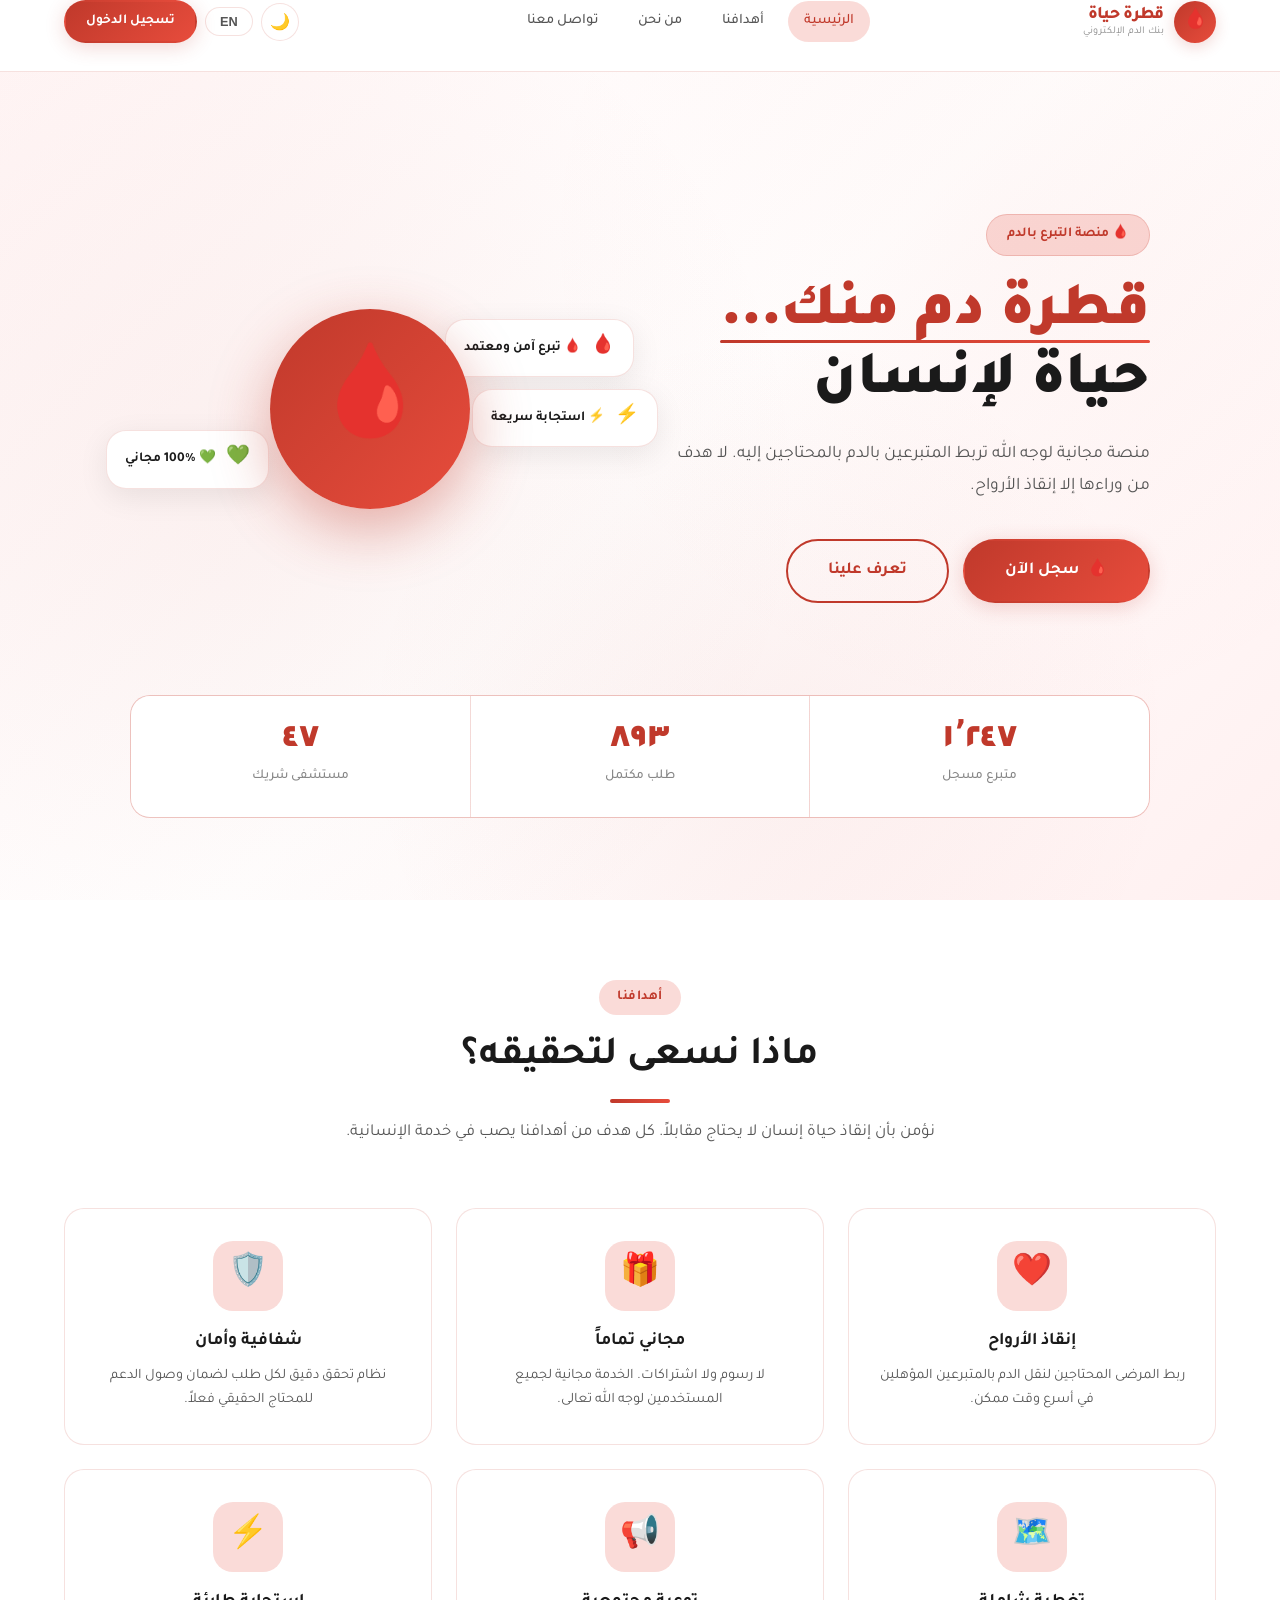
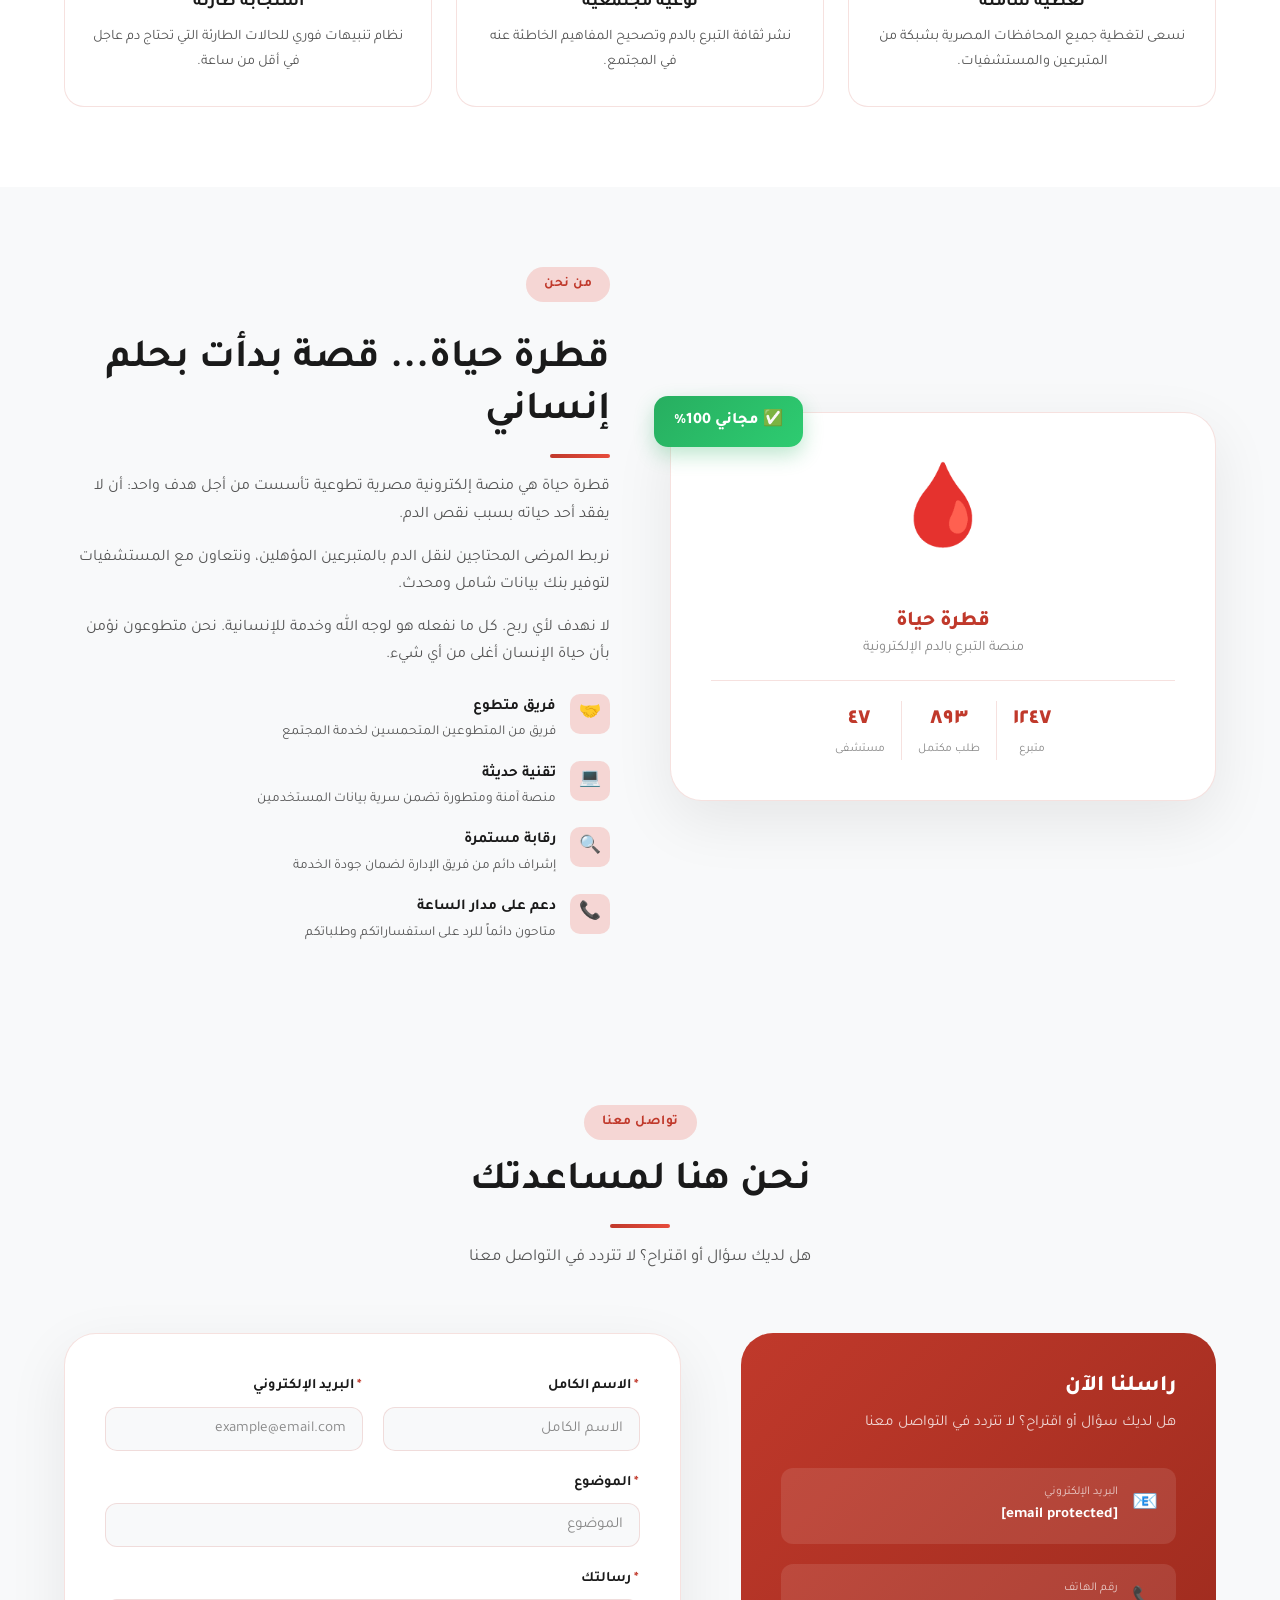
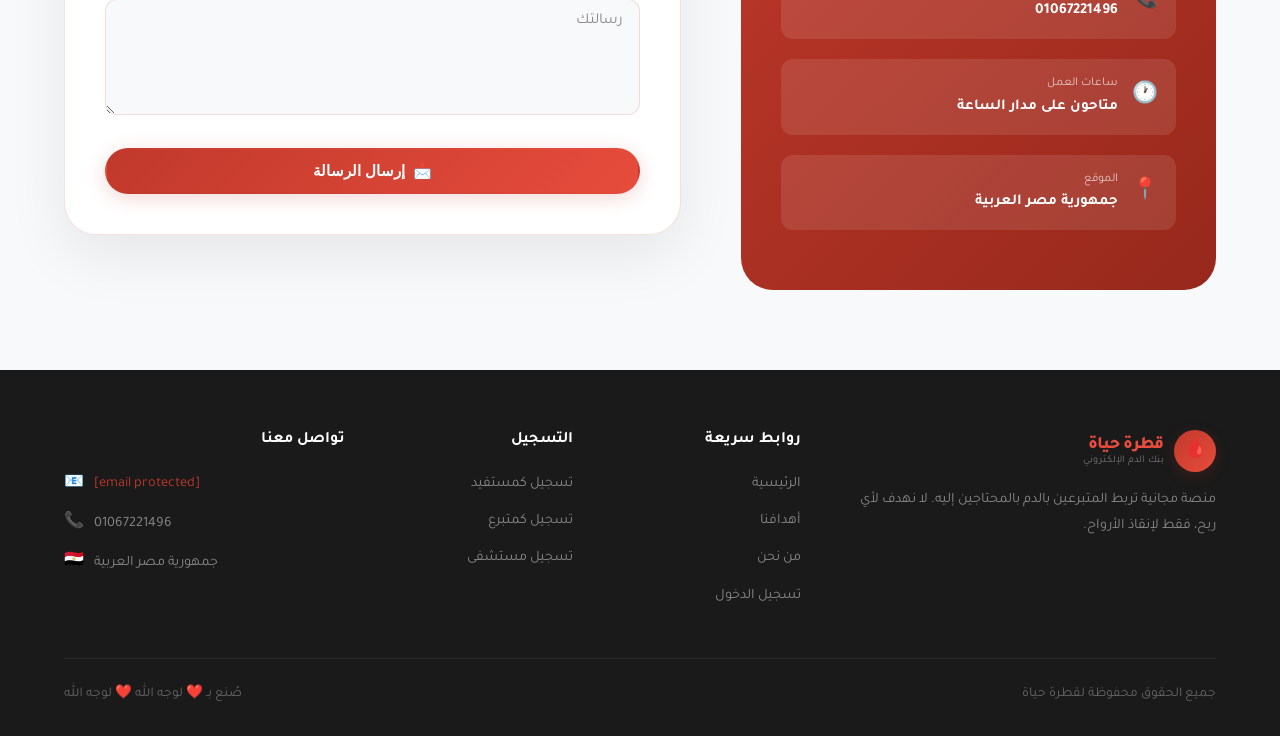
==== index.html @ b2ba7917 "Add files via upload first upload" ====
<!DOCTYPE html>
<html lang="ar" dir="rtl" data-theme="light">
<head>
  <meta charset="UTF-8">
  <meta name="viewport" content="width=device-width, initial-scale=1.0">
  <title>قطرة حياة - بنك الدم الإلكتروني</title>
  <meta name="description" content="قطرة حياة - منصة مجانية لربط المتبرعين بالدم بالمحتاجين. لا نهدف لأي ربح.">
  <link rel="icon" href="data:image/svg+xml,<svg xmlns='http://www.w3.org/2000/svg' viewBox='0 0 100 100'><text y='.9em' font-size='90'>🩸</text></svg>">
  <link rel="stylesheet" href="style.css">
  <link rel="stylesheet" href="animations.css">
  <link rel="stylesheet" href="components.css">
</head>
<body>

<!-- ===== HEADER ===== -->
<header class="header" id="header">
  <div class="container">
    <div class="header-inner">
      <a href="index.html" class="logo">
        <div class="logo-icon">🩸</div>
        <div class="logo-text">
          <span class="name" data-i18n-ar="قطرة حياة" data-i18n-en="Drop of Life">قطرة حياة</span>
          <span class="tagline" data-i18n-ar="بنك الدم الإلكتروني" data-i18n-en="Online Blood Bank">بنك الدم الإلكتروني</span>
        </div>
      </a>

      <nav class="nav">
        <a href="#home" class="nav-link active" data-i18n="nav.home">الرئيسية</a>
        <a href="#goals" class="nav-link" data-i18n="nav.goals">أهدافنا</a>
        <a href="#about" class="nav-link" data-i18n="nav.about">من نحن</a>
        <a href="#contact" class="nav-link" data-i18n="nav.contact">تواصل معنا</a>
      </nav>

      <div class="header-actions">
        <button class="btn-icon theme-toggle" title="الوضع الداكن">🌙</button>
        <button class="lang-toggle">EN</button>
        <a href="login.html" class="btn btn-primary btn-sm btn-login-header ripple-btn" data-i18n="nav.login">تسجيل الدخول</a>
        <a href="dashboard-user.html" class="btn btn-outline btn-sm dash-link" style="display:none" data-i18n="nav.dashboard">لوحة التحكم</a>
        <button class="btn btn-outline btn-sm btn-logout" style="display:none" data-i18n="nav.logout">تسجيل الخروج</button>
        <button class="hamburger" id="hamburger" aria-label="القائمة">
          <span></span><span></span><span></span>
        </button>
      </div>
    </div>
  </div>
</header>

<!-- Mobile Nav -->
<nav class="mobile-nav" id="mobile-nav">
  <a href="#home" class="mobile-nav-link" data-i18n="nav.home" onclick="document.getElementById('mobile-nav').classList.remove('open')">🏠 الرئيسية</a>
  <a href="#goals" class="mobile-nav-link" data-i18n="nav.goals" onclick="document.getElementById('mobile-nav').classList.remove('open')">🎯 أهدافنا</a>
  <a href="#about" class="mobile-nav-link" data-i18n="nav.about" onclick="document.getElementById('mobile-nav').classList.remove('open')">👥 من نحن</a>
  <a href="#contact" class="mobile-nav-link" data-i18n="nav.contact" onclick="document.getElementById('mobile-nav').classList.remove('open')">📞 تواصل معنا</a>
  <div style="padding: 4px 0; border-top: 1px solid var(--border); margin-top: 8px;">
    <a href="login.html" class="btn btn-primary btn-full mt-8" style="justify-content:center;">🩸 تسجيل الدخول</a>
  </div>
</nav>

<!-- ===== PAGE CONTENT ===== -->
<main class="page-content">

  <!-- HERO -->
  <section class="hero" id="home">
    <div class="hero-bg-pattern"></div>
    <div class="blood-drops-bg">
      <span class="blood-drop">🩸</span>
      <span class="blood-drop">❤️</span>
      <span class="blood-drop">🩸</span>
      <span class="blood-drop">💉</span>
      <span class="blood-drop">🩸</span>
      <span class="blood-drop">❤️</span>
    </div>

    <div class="container">
      <div class="hero-grid">
        <div class="hero-content animate-fadeInUp">
          <div class="hero-tag" data-i18n="hero.tag">🩸 منصة التبرع بالدم</div>

          <h1 class="hero-title">
            <span class="highlight" data-i18n-split="hero.title.1">قطرة دم منك...</span><br>
            <span data-i18n-split="hero.title.2">حياة لإنسان</span>
          </h1>

          <p class="hero-desc" data-i18n="hero.desc">
            منصة مجانية لوجه الله تربط المتبرعين بالدم بالمحتاجين إليه. لا هدف من وراءها إلا إنقاذ الأرواح.
          </p>

          <div class="hero-actions">
            <a href="login.html" class="btn btn-primary btn-lg ripple-btn">
              <span>🩸</span> <span data-i18n="hero.btn.register">سجل الآن</span>
            </a>
            <a href="#about" class="btn btn-outline btn-lg">
              <span data-i18n="hero.btn.learn">تعرف علينا</span>
            </a>
          </div>
        </div>

        <div class="hero-visual animate-fadeIn delay-300">
          <div class="hero-icon-wrap">
            <div class="hero-main-icon">🩸</div>
          </div>
          <div class="hero-floating-cards">
            <div class="hero-float-card">
              <span class="icon">🩸</span>
              <span data-i18n="hero.card1">تبرع آمن ومعتمد</span>
            </div>
            <div class="hero-float-card">
              <span class="icon">💚</span>
              <span data-i18n="hero.card2">100% مجاني</span>
            </div>
            <div class="hero-float-card">
              <span class="icon">⚡</span>
              <span data-i18n="hero.card3">استجابة سريعة</span>
            </div>
          </div>
        </div>
      </div>

      <!-- Stats -->
      <div class="stats-bar reveal mt-32">
        <div class="stat-item">
          <div class="stat-number" data-target="1247">٠</div>
          <div class="stat-label" data-i18n="stat.donors">متبرع مسجل</div>
        </div>
        <div class="stat-item">
          <div class="stat-number" data-target="893">٠</div>
          <div class="stat-label" data-i18n="stat.requests">طلب مكتمل</div>
        </div>
        <div class="stat-item">
          <div class="stat-number" data-target="47">٠</div>
          <div class="stat-label" data-i18n="stat.hospitals">مستشفى شريك</div>
        </div>
      </div>
    </div>
  </section>

  <!-- GOALS SECTION -->
  <section class="section" id="goals">
    <div class="container">
      <div class="section-header reveal">
        <div class="section-tag" data-i18n="goals.tag">أهدافنا</div>
        <h2 class="section-title" data-i18n="goals.title">ماذا نسعى لتحقيقه؟</h2>
        <div class="divider"></div>
        <p class="section-desc" data-i18n="goals.desc">
          نؤمن بأن إنقاذ حياة إنسان لا يحتاج مقابلاً. كل هدف من أهدافنا يصب في خدمة الإنسانية.
        </p>
      </div>

      <div class="goals-grid">
        <div class="goal-card reveal delay-100">
          <div class="goal-icon">❤️</div>
          <h3 class="goal-title" data-i18n="goal1.title">إنقاذ الأرواح</h3>
          <p class="goal-desc" data-i18n="goal1.desc">ربط المرضى المحتاجين لنقل الدم بالمتبرعين المؤهلين في أسرع وقت ممكن.</p>
        </div>

        <div class="goal-card reveal delay-200">
          <div class="goal-icon">🎁</div>
          <h3 class="goal-title" data-i18n="goal2.title">مجاني تماماً</h3>
          <p class="goal-desc" data-i18n="goal2.desc">لا رسوم ولا اشتراكات. الخدمة مجانية لجميع المستخدمين لوجه الله تعالى.</p>
        </div>

        <div class="goal-card reveal delay-300">
          <div class="goal-icon">🛡️</div>
          <h3 class="goal-title" data-i18n="goal3.title">شفافية وأمان</h3>
          <p class="goal-desc" data-i18n="goal3.desc">نظام تحقق دقيق لكل طلب لضمان وصول الدعم للمحتاج الحقيقي فعلاً.</p>
        </div>

        <div class="goal-card reveal delay-100">
          <div class="goal-icon">🗺️</div>
          <h3 class="goal-title" data-i18n="goal4.title">تغطية شاملة</h3>
          <p class="goal-desc" data-i18n="goal4.desc">نسعى لتغطية جميع المحافظات المصرية بشبكة من المتبرعين والمستشفيات.</p>
        </div>

        <div class="goal-card reveal delay-200">
          <div class="goal-icon">📢</div>
          <h3 class="goal-title" data-i18n="goal5.title">توعية مجتمعية</h3>
          <p class="goal-desc" data-i18n="goal5.desc">نشر ثقافة التبرع بالدم وتصحيح المفاهيم الخاطئة عنه في المجتمع.</p>
        </div>

        <div class="goal-card reveal delay-300">
          <div class="goal-icon">⚡</div>
          <h3 class="goal-title" data-i18n="goal6.title">استجابة طارئة</h3>
          <p class="goal-desc" data-i18n="goal6.desc">نظام تنبيهات فوري للحالات الطارئة التي تحتاج دم عاجل في أقل من ساعة.</p>
        </div>
      </div>
    </div>
  </section>

  <!-- ABOUT SECTION -->
  <section class="section" id="about" style="background: var(--bg-secondary);">
    <div class="container">
      <div class="about-grid">
        <div class="about-visual reveal-left" style="position:relative;">
          <div class="about-main-card">
            <span class="about-main-icon">🩸</span>
            <h3 style="color: var(--primary); font-size: 1.3rem; font-weight: 800;">قطرة حياة</h3>
            <p style="font-size: 0.9rem; color: var(--text-muted); margin: 0;">منصة التبرع بالدم الإلكترونية</p>
            <div style="margin-top: 20px; padding-top: 20px; border-top: 1px solid var(--border); display: flex; gap: 16px; justify-content: center; flex-wrap:wrap;">
              <div style="text-align: center;">
                <div style="font-size: 1.4rem; font-weight: 800; color: var(--primary);">١٢٤٧</div>
                <div style="font-size: 0.75rem; color: var(--text-muted);">متبرع</div>
              </div>
              <div style="width: 1px; background: var(--border);"></div>
              <div style="text-align: center;">
                <div style="font-size: 1.4rem; font-weight: 800; color: var(--primary);">٨٩٣</div>
                <div style="font-size: 0.75rem; color: var(--text-muted);">طلب مكتمل</div>
              </div>
              <div style="width: 1px; background: var(--border);"></div>
              <div style="text-align: center;">
                <div style="font-size: 1.4rem; font-weight: 800; color: var(--primary);">٤٧</div>
                <div style="font-size: 0.75rem; color: var(--text-muted);">مستشفى</div>
              </div>
            </div>
          </div>

          <!-- Free badge — hidden on mobile via CSS -->
          <div class="about-free-badge" style="position: absolute; top: -16px; left: -16px; background: linear-gradient(135deg, #27AE60, #2ECC71); color: white; padding: 12px 20px; border-radius: 14px; font-weight: 800; box-shadow: 0 8px 20px rgba(39,174,96,0.3); white-space:nowrap;">
            ✅ مجاني 100%
          </div>
        </div>

        <div class="about-content reveal-right">
          <div class="section-tag" data-i18n="about.tag">من نحن</div>
          <h2 class="section-title mt-16" data-i18n="about.title">قطرة حياة... قصة بدأت بحلم إنساني</h2>
          <div class="divider" style="margin: 16px 0;"></div>

          <p data-i18n="about.p1">قطرة حياة هي منصة إلكترونية مصرية تطوعية تأسست من أجل هدف واحد: أن لا يفقد أحد حياته بسبب نقص الدم.</p>
          <p data-i18n="about.p2">نربط المرضى المحتاجين لنقل الدم بالمتبرعين المؤهلين، ونتعاون مع المستشفيات لتوفير بنك بيانات شامل ومحدث.</p>
          <p data-i18n="about.p3">لا نهدف لأي ربح. كل ما نفعله هو لوجه الله وخدمة للإنسانية. نحن متطوعون نؤمن بأن حياة الإنسان أغلى من أي شيء.</p>

          <ul class="about-points mt-24">
            <li class="about-point">
              <div class="about-point-icon">🤝</div>
              <div class="about-point-text">
                <div class="title" data-i18n="about.point1.title">فريق متطوع</div>
                <p class="desc" data-i18n="about.point1.desc">فريق من المتطوعين المتحمسين لخدمة المجتمع</p>
              </div>
            </li>
            <li class="about-point">
              <div class="about-point-icon">💻</div>
              <div class="about-point-text">
                <div class="title" data-i18n="about.point2.title">تقنية حديثة</div>
                <p class="desc" data-i18n="about.point2.desc">منصة آمنة ومتطورة تضمن سرية بيانات المستخدمين</p>
              </div>
            </li>
            <li class="about-point">
              <div class="about-point-icon">🔍</div>
              <div class="about-point-text">
                <div class="title" data-i18n="about.point3.title">رقابة مستمرة</div>
                <p class="desc" data-i18n="about.point3.desc">إشراف دائم من فريق الإدارة لضمان جودة الخدمة</p>
              </div>
            </li>
            <li class="about-point">
              <div class="about-point-icon">📞</div>
              <div class="about-point-text">
                <div class="title" data-i18n="about.point4.title">دعم على مدار الساعة</div>
                <p class="desc" data-i18n="about.point4.desc">متاحون دائماً للرد على استفساراتكم وطلباتكم</p>
              </div>
            </li>
          </ul>
        </div>
      </div>
    </div>
  </section>

  <!-- CONTACT SECTION -->
  <section class="section contact-section" id="contact">
    <div class="container">
      <div class="section-header reveal">
        <div class="section-tag" data-i18n="contact.tag">تواصل معنا</div>
        <h2 class="section-title" data-i18n="contact.title">نحن هنا لمساعدتك</h2>
        <div class="divider"></div>
        <p class="section-desc" data-i18n="contact.desc">هل لديك سؤال أو اقتراح؟ لا تتردد في التواصل معنا</p>
      </div>

      <div class="contact-grid">
        <div class="contact-info-card reveal-left">
          <h3 class="contact-info-title" data-i18n="contact.form.title">راسلنا الآن</h3>
          <p class="contact-info-desc" data-i18n="contact.desc">نحن هنا لمساعدتك في أي وقت</p>

          <a href="/cdn-cgi/l/email-protection#a6c2d4c9d6c9c0cacfc0c3979594e6c1cbc7cfca88c5c9cb" class="contact-detail">
            <span class="icon">📧</span>
            <div class="info">
              <span class="label" data-i18n="contact.email.label">البريد الإلكتروني</span>
              <span class="value"><span class="__cf_email__" data-cfemail="d3b7a1bca3bcb5bfbab5b6e2e0e193b4beb2babffdb0bcbe">[email&#160;protected]</span></span>
            </div>
          </a>

          <a href="tel:01067221496" class="contact-detail">
            <span class="icon">📞</span>
            <div class="info">
              <span class="label" data-i18n="contact.phone.label">رقم الهاتف</span>
              <span class="value">01067221496</span>
            </div>
          </a>

          <div class="contact-detail" style="cursor: default;">
            <span class="icon">🕐</span>
            <div class="info">
              <span class="label">ساعات العمل</span>
              <span class="value">متاحون على مدار الساعة</span>
            </div>
          </div>

          <div class="contact-detail" style="cursor: default;">
            <span class="icon">📍</span>
            <div class="info">
              <span class="label">الموقع</span>
              <span class="value">جمهورية مصر العربية</span>
            </div>
          </div>
        </div>

        <div class="contact-form-card reveal-right">
          <form id="form-contact">
            <div class="form-grid-2">
              <div class="form-group">
                <label class="form-label"><span class="required">*</span> <span data-i18n="contact.form.name">الاسم الكامل</span></label>
                <input type="text" name="contact_name" class="form-control" data-validate='{"required":true}' data-i18n-placeholder="contact.form.name" placeholder="الاسم الكامل">
                <div class="form-error"></div>
              </div>

              <div class="form-group">
                <label class="form-label"><span class="required">*</span> <span data-i18n="contact.form.email">البريد الإلكتروني</span></label>
                <input type="email" name="contact_email" class="form-control" data-validate='{"required":true,"email":true}' placeholder="example@email.com">
                <div class="form-error"></div>
              </div>
            </div>

            <div class="form-group">
              <label class="form-label"><span class="required">*</span> <span data-i18n="contact.form.subject">الموضوع</span></label>
              <input type="text" name="contact_subject" class="form-control" data-validate='{"required":true}' data-i18n-placeholder="contact.form.subject" placeholder="موضوع رسالتك">
              <div class="form-error"></div>
            </div>

            <div class="form-group">
              <label class="form-label"><span class="required">*</span> <span data-i18n="contact.form.message">رسالتك</span></label>
              <textarea name="contact_message" class="form-control" rows="5" data-validate='{"required":true}' data-i18n-placeholder="contact.form.message" placeholder="اكتب رسالتك هنا..."></textarea>
              <div class="form-error"></div>
            </div>

            <button type="submit" class="btn btn-primary btn-full ripple-btn">
              <span>📩</span> <span data-i18n="contact.form.send">إرسال الرسالة</span>
            </button>
          </form>
        </div>
      </div>
    </div>
  </section>

</main>

<!-- ===== FOOTER ===== -->
<footer class="footer">
  <div class="container">
    <div class="footer-grid">
      <div class="footer-brand">
        <div class="logo">
          <div class="logo-icon" style="animation: none;">🩸</div>
          <div class="logo-text">
            <span class="name">قطرة حياة</span>
            <span class="tagline">بنك الدم الإلكتروني</span>
          </div>
        </div>
        <p class="footer-desc" data-i18n="footer.desc">
          منصة مجانية تربط المتبرعين بالدم بالمحتاجين إليه. لا نهدف لأي ربح، فقط لإنقاذ الأرواح.
        </p>
      </div>

      <div>
        <h4 class="footer-title" data-i18n="footer.links">روابط سريعة</h4>
        <ul class="footer-links">
          <li><a href="#home" data-i18n="nav.home">الرئيسية</a></li>
          <li><a href="#goals" data-i18n="nav.goals">أهدافنا</a></li>
          <li><a href="#about" data-i18n="nav.about">من نحن</a></li>
          <li><a href="login.html" data-i18n="nav.login">تسجيل الدخول</a></li>
        </ul>
      </div>

      <div>
        <h4 class="footer-title">التسجيل</h4>
        <ul class="footer-links">
          <li><a href="register-beneficiary.html">تسجيل كمستفيد</a></li>
          <li><a href="register-donor.html">تسجيل كمتبرع</a></li>
          <li><a href="register-hospital.html">تسجيل مستشفى</a></li>
        </ul>
      </div>

      <div>
        <h4 class="footer-title" data-i18n="footer.contact">تواصل معنا</h4>
        <div class="footer-contact-item">
          <span class="icon">📧</span>
          <span><a href="/cdn-cgi/l/email-protection" class="__cf_email__" data-cfemail="cbafb9a4bba4ada7a2adaefaf8f98baca6aaa2a7e5a8a4a6">[email&#160;protected]</a></span>
        </div>
        <div class="footer-contact-item">
          <span class="icon">📞</span>
          <span>01067221496</span>
        </div>
        <div class="footer-contact-item">
          <span class="icon">🇪🇬</span>
          <span>جمهورية مصر العربية</span>
        </div>
      </div>
    </div>

    <div class="footer-bottom">
      <p data-i18n="footer.rights">جميع الحقوق محفوظة لقطرة حياة © 2024</p>
      <p><span data-i18n="footer.made">صُنع بـ</span> <span class="heart">❤️</span> <span>لوجه الله</span></p>
    </div>
  </div>
</footer>

<script data-cfasync="false" src="/cdn-cgi/scripts/5c5dd728/cloudflare-static/email-decode.min.js"></script><script src="app.js"></script>
<script src="sheets.js"></script>
<script src="forms.js"></script>
<script src="chat.js"></script>

<script>
  // Fix hero title for both languages
  document.addEventListener('DOMContentLoaded', () => {
    const heroTitle = document.querySelector('.hero-title');
    if (heroTitle) {
      const updateHeroTitle = () => {
        if (App.lang === 'en') {
          heroTitle.innerHTML = '<span class="highlight">One Drop From You...</span><br><span>A Life For Someone</span>';
---- style.css ----
/* ============================
   قطرة حياة — Drop of Life
   Main Stylesheet
   ============================ */

@import url('https://fonts.googleapis.com/css2?family=Tajawal:wght@300;400;500;700;800;900&family=Poppins:wght@300;400;500;600;700;800&display=swap');

/* ===== CSS VARIABLES ===== */
:root {
  /* Colors */
  --primary: #C0392B;
  --primary-light: #E74C3C;
  --primary-dark: #96281B;
  --primary-glow: rgba(231, 76, 60, 0.2);
  --white: #FFFFFF;
  --off-white: #F8F9FA;
  --light-gray: #F0F0F0;
  --mid-gray: #CCCCCC;
  --text-dark: #1A1A1A;
  --text-medium: #444444;
  --text-light: #777777;
  --border: rgba(192, 57, 43, 0.15);
  --shadow: rgba(0, 0, 0, 0.08);
  --shadow-strong: rgba(192, 57, 43, 0.2);
  --success: #27AE60;
  --warning: #F39C12;
  --danger: #C0392B;
  --info: #2980B9;

  /* Backgrounds */
  --bg-main: #FFFFFF;
  --bg-secondary: #F8F9FA;
  --bg-card: #FFFFFF;
  --bg-header: rgba(255, 255, 255, 0.95);
  --bg-overlay: rgba(255, 255, 255, 0.85);

  /* Text */
  --text-primary: #1A1A1A;
  --text-secondary: #555555;
  --text-muted: #888888;
  --text-on-red: #FFFFFF;

  /* Typography */
  --font-ar: 'Tajawal', sans-serif;
  --font-en: 'Poppins', sans-serif;

  /* Spacing */
  --radius: 12px;
  --radius-lg: 20px;
  --radius-xl: 32px;
  --radius-pill: 50px;

  /* Transitions */
  --transition: all 0.3s cubic-bezier(0.4, 0, 0.2, 1);
  --transition-fast: all 0.15s ease;
  --transition-slow: all 0.5s ease;

  /* Header */
  --header-height: 72px;
}

/* ===== DARK MODE ===== */
[data-theme="dark"] {
  --bg-main: #111111;
  --bg-secondary: #1A1A1A;
  --bg-card: #1E1E1E;
  --bg-header: rgba(17, 17, 17, 0.95);
  --bg-overlay: rgba(17, 17, 17, 0.85);
  --text-primary: #F5F5F5;
  --text-secondary: #CCCCCC;
  --text-muted: #888888;
  --border: rgba(231, 76, 60, 0.2);
  --shadow: rgba(0, 0, 0, 0.3);
  --shadow-strong: rgba(231, 76, 60, 0.15);
  --light-gray: #252525;
  --off-white: #1A1A1A;
  --mid-gray: #444444;
}

/* ===== RESET & BASE ===== */
*, *::before, *::after {
  margin: 0;
  padding: 0;
  box-sizing: border-box;
}

html {
  scroll-behavior: smooth;
  font-size: 16px;
}

body {
  font-family: var(--font-ar);
  background-color: var(--bg-main);
  color: var(--text-primary);
  line-height: 1.7;
  transition: background-color 0.3s ease, color 0.3s ease;
  overflow-x: hidden;
  direction: rtl;
}

body.lang-en {
  font-family: var(--font-en);
  direction: ltr;
}

/* ===== SCROLLBAR ===== */
::-webkit-scrollbar { width: 6px; }
::-webkit-scrollbar-track { background: var(--bg-secondary); }
::-webkit-scrollbar-thumb { background: var(--primary); border-radius: 3px; }
::-webkit-scrollbar-thumb:hover { background: var(--primary-dark); }

/* ===== TYPOGRAPHY ===== */
h1, h2, h3, h4, h5, h6 {
  font-weight: 700;
  line-height: 1.3;
  color: var(--text-primary);
}

h1 { font-size: clamp(2rem, 5vw, 3.5rem); }
h2 { font-size: clamp(1.6rem, 3.5vw, 2.5rem); }
h3 { font-size: clamp(1.2rem, 2.5vw, 1.8rem); }
h4 { font-size: 1.2rem; }

p { color: var(--text-secondary); margin-bottom: 1rem; }
a { color: var(--primary); text-decoration: none; transition: var(--transition-fast); }
a:hover { color: var(--primary-light); }

/* ===== LAYOUT ===== */
.container {
  max-width: 1200px;
  margin: 0 auto;
  padding: 0 24px;
}

.section {
  padding: 80px 0;
}

.section-sm {
  padding: 48px 0;
}

/* ===== HEADER ===== */
.header {
  position: fixed;
  top: 0;
  left: 0;
  right: 0;
  height: var(--header-height);
  background: var(--bg-header);
  backdrop-filter: blur(20px);
  -webkit-backdrop-filter: blur(20px);
  border-bottom: 1px solid var(--border);
  z-index: 1000;
  transition: var(--transition);
}

.header.scrolled {
  box-shadow: 0 4px 30px var(--shadow);
}

.header-inner {
  display: flex;
  align-items: center;
  justify-content: space-between;
  height: 100%;
}

.logo {
  display: flex;
  align-items: center;
  gap: 10px;
  text-decoration: none;
}

.logo-icon {
  width: 42px;
  height: 42px;
  background: linear-gradient(135deg, var(--primary), var(--primary-light));
  border-radius: 50%;
  display: flex;
  align-items: center;
  justify-content: center;
  font-size: 20px;
  box-shadow: 0 4px 15px var(--shadow-strong);
  animation: pulse-logo 3s infinite;
}

.logo-text {
  display: flex;
  flex-direction: column;
  line-height: 1.1;
}

.logo-text .name {
  font-size: 1.1rem;
  font-weight: 800;
  color: var(--primary);
  letter-spacing: -0.3px;
}

.logo-text .tagline {
  font-size: 0.65rem;
  color: var(--text-muted);
  font-weight: 400;
}

.nav {
  display: flex;
  align-items: center;
  gap: 8px;
}

.nav-link {
  padding: 8px 16px;
  border-radius: var(--radius-pill);
  font-size: 0.9rem;
  font-weight: 500;
  color: var(--text-secondary);
  transition: var(--transition);
  white-space: nowrap;
}

.nav-link:hover,
.nav-link.active {
  color: var(--primary);
  background: var(--primary-glow);
}

.header-actions {
  display: flex;
  align-items: center;
  gap: 8px;
}

.btn-icon {
  width: 38px;
  height: 38px;
  border-radius: 50%;
  border: 1px solid var(--border);
  background: var(--bg-card);
  display: flex;
  align-items: center;
  justify-content: center;
  cursor: pointer;
  transition: var(--transition);
  font-size: 1rem;
  color: var(--text-secondary);
}

.btn-icon:hover {
  background: var(--primary);
  color: white;
  border-color: var(--primary);
  transform: scale(1.05);
}

.lang-toggle {
  background: var(--bg-card);
  border: 1px solid var(--border);
  border-radius: var(--radius-pill);
  padding: 6px 14px;
  font-size: 0.8rem;
  font-weight: 600;
  cursor: pointer;
  color: var(--text-secondary);
  transition: var(--transition);
}

.lang-toggle:hover {
  background: var(--primary);
  color: white;
  border-color: var(--primary);
}

/* ===== BUTTONS ===== */
.btn {
  display: inline-flex;
  align-items: center;
  justify-content: center;
  gap: 8px;
  padding: 12px 28px;
  border-radius: var(--radius-pill);
  font-size: 0.95rem;
  font-weight: 600;
  cursor: pointer;
  transition: var(--transition);
  border: 2px solid transparent;
  text-decoration: none;
  white-space: nowrap;
}

.btn-primary {
  background: linear-gradient(135deg, var(--primary), var(--primary-light));
  color: white;
  border-color: transparent;
  box-shadow: 0 4px 20px var(--shadow-strong);
}

.btn-primary:hover {
  transform: translateY(-2px);
  box-shadow: 0 8px 30px var(--shadow-strong);
  color: white;
}

.btn-outline {
  background: transparent;
  color: var(--primary);
  border-color: var(--primary);
}

.btn-outline:hover {
  background: var(--primary);
  color: white;
  transform: translateY(-2px);
}

.btn-white {
  background: white;
  color: var(--primary);
  border-color: transparent;
}

.btn-white:hover {
  background: var(--off-white);
  transform: translateY(-2px);
}

.btn-sm {
  padding: 8px 20px;
  font-size: 0.85rem;
}

.btn-lg {
  padding: 16px 40px;
  font-size: 1.05rem;
}

.btn-full { width: 100%; }

/* ===== CARDS ===== */
.card {
  background: var(--bg-card);
  border-radius: var(--radius-lg);
  padding: 28px;
  border: 1px solid var(--border);
  transition: var(--transition);
}

.card:hover {
  transform: translateY(-4px);
  box-shadow: 0 20px 60px var(--shadow);
  border-color: var(--primary-glow);
}

.card-shadow {
  box-shadow: 0 4px 30px var(--shadow);
}

/* ===== FORMS ===== */
.form-group {
  margin-bottom: 20px;
}

.form-label {
  display: block;
  font-size: 0.9rem;
  font-weight: 600;
  color: var(--text-primary);
  margin-bottom: 8px;
}

.form-label span.required {
  color: var(--primary);
  margin-right: 2px;
}

.form-control {
  width: 100%;
  padding: 12px 16px;
  border: 1.5px solid var(--border);
  border-radius: var(--radius);
  font-size: 0.95rem;
  color: var(--text-primary);
  background: var(--bg-secondary);
  font-family: inherit;
  transition: var(--transition);
  outline: none;
}

.form-control:focus {
  border-color: var(--primary);
  background: var(--bg-card);
  box-shadow: 0 0 0 4px var(--primary-glow);
}

.form-control::placeholder {
  color: var(--text-muted);
}

select.form-control {
  cursor: pointer;
  appearance: none;
  background-image: url("data:image/svg+xml,%3Csvg xmlns='http://www.w3.org/2000/svg' width='12' height='8' viewBox='0 0 12 8'%3E%3Cpath d='M1 1l5 5 5-5' stroke='%23C0392B' stroke-width='1.5' fill='none'/%3E%3C/svg%3E");
  background-repeat: no-repeat;
  background-position: left 14px center;
  padding-left: 40px;
}

body.lang-en select.form-control {
  background-position: right 14px center;
  padding-left: 16px;
  padding-right: 40px;
}

textarea.form-control {
  resize: vertical;
  min-height: 100px;
}

.form-error {
  font-size: 0.8rem;
  color: var(--danger);
  margin-top: 4px;
  display: none;
}

.form-group.error .form-control {
  border-color: var(--danger);
}

.form-group.error .form-error {
  display: block;
}

.form-check {
  display: flex;
  align-items: flex-start;
  gap: 10px;
  cursor: pointer;
}

.form-check input[type="checkbox"],
.form-check input[type="radio"] {
  width: 18px;
  height: 18px;
  accent-color: var(--primary);
  cursor: pointer;
  flex-shrink: 0;
  margin-top: 2px;
}

/* ===== BADGES ===== */
.badge {
  display: inline-flex;
  align-items: center;
  padding: 4px 12px;
  border-radius: var(--radius-pill);
  font-size: 0.75rem;
  font-weight: 600;
}

.badge-success { background: rgba(39, 174, 96, 0.15); color: var(--success); }
.badge-warning { background: rgba(243, 156, 18, 0.15); color: var(--warning); }
.badge-danger { background: rgba(192, 57, 43, 0.15); color: var(--danger); }
.badge-info { background: rgba(41, 128, 185, 0.15); color: var(--info); }

/* ===== SECTION HEADERS ===== */
.section-header {
  text-align: center;
  margin-bottom: 60px;
}

.section-tag {
  display: inline-flex;
  align-items: center;
  gap: 6px;
  background: var(--primary-glow);
  color: var(--primary);
  padding: 6px 18px;
  border-radius: var(--radius-pill);
  font-size: 0.85rem;
  font-weight: 700;
  margin-bottom: 16px;
  letter-spacing: 0.5px;
}

.section-title {
  color: var(--text-primary);
  margin-bottom: 16px;
}

.section-desc {
  max-width: 600px;
  margin: 0 auto;
  color: var(--text-secondary);
  font-size: 1.05rem;
}

/* ===== DIVIDER ===== */
.divider {
  width: 60px;
  height: 4px;
  background: linear-gradient(90deg, var(--primary), var(--primary-light));
  border-radius: 2px;
  margin: 16px auto;
}

/* ===== ALERTS ===== */
.alert {
  padding: 14px 20px;
  border-radius: var(--radius);
  font-size: 0.9rem;
  margin-bottom: 20px;
  display: flex;
  align-items: center;
  gap: 10px;
}

.alert-success { background: rgba(39, 174, 96, 0.1); border: 1px solid rgba(39, 174, 96, 0.3); color: var(--success); }
.alert-error { background: rgba(192, 57, 43, 0.1); border: 1px solid rgba(192, 57, 43, 0.3); color: var(--danger); }
.alert-info { background: rgba(41, 128, 185, 0.1); border: 1px solid rgba(41, 128, 185, 0.3); color: var(--info); }

/* ===== MOBILE NAV ===== */
.hamburger {
  display: none;
  flex-direction: column;
  gap: 5px;
  cursor: pointer;
  padding: 4px;
}

.hamburger span {
  width: 24px;
  height: 2px;
  background: var(--text-primary);
  border-radius: 2px;
  transition: var(--transition);
}

.mobile-nav {
  display: none;
  position: fixed;
  top: var(--header-height);
  left: 0;
  right: 0;
  background: var(--bg-header);
  backdrop-filter: blur(20px);
  border-bottom: 1px solid var(--border);
  padding: 16px 24px;
  flex-direction: column;
  gap: 4px;
  z-index: 999;
}

.mobile-nav.open {
  display: flex;
}

.mobile-nav-link {
  padding: 12px 16px;
  border-radius: var(--radius);
  color: var(--text-secondary);
  font-weight: 500;
  transition: var(--transition);
}

.mobile-nav-link:hover {
  background: var(--primary-glow);
  color: var(--primary);
}

/* ===== PAGE WRAPPER ===== */
.page-content {
  padding-top: var(--header-height);
  min-height: 100vh;
}

/* ===== FOOTER ===== */
.footer {
  background: var(--text-dark);
  color: #aaa;
  padding: 60px 0 30px;
}

[data-theme="dark"] .footer {
  background: #0a0a0a;
}

.footer-grid {
  display: grid;
  grid-template-columns: 2fr 1fr 1fr 1.5fr;
  gap: 40px;
  margin-bottom: 48px;
}

.footer-brand .logo-text .name { color: var(--primary-light); }
.footer-brand .logo-text .tagline { color: #777; }

.footer-desc {
  color: #888;
  font-size: 0.9rem;
  margin-top: 16px;
  line-height: 1.8;
}

.footer-title {
  color: white;
  font-size: 1rem;
  font-weight: 700;
  margin-bottom: 20px;
}

.footer-links {
  list-style: none;
  display: flex;
  flex-direction: column;
  gap: 10px;
}

.footer-links a {
  color: #888;
  font-size: 0.9rem;
  transition: var(--transition-fast);
}

.footer-links a:hover { color: var(--primary-light); }

.footer-contact-item {
  display: flex;
  align-items: center;
  gap: 10px;
  color: #888;
  font-size: 0.9rem;
  margin-bottom: 12px;
  direction: ltr;
}

.footer-contact-item .icon {
  color: var(--primary-light);
  font-size: 1rem;
  flex-shrink: 0;
}

.footer-bottom {
  border-top: 1px solid rgba(255,255,255,0.08);
  padding-top: 24px;
  display: flex;
  justify-content: space-between;
  align-items: center;
  flex-wrap: wrap;
  gap: 12px;
}

.footer-bottom p {
  font-size: 0.85rem;
  color: #666;
  margin: 0;
}

.footer-bottom .heart { color: var(--primary-light); }

/* ===== STATS BAR ===== */
.stats-bar {
  display: grid;
  grid-template-columns: repeat(3, 1fr);
  gap: 1px;
  background: var(--border);
  border-radius: var(--radius-lg);
  overflow: hidden;
  border: 1px solid var(--border);
}

.stat-item {
  background: var(--bg-card);
  padding: 28px 20px;
  text-align: center;
}

.stat-number {
  font-size: 2.2rem;
  font-weight: 900;
  color: var(--primary);
  line-height: 1;
  margin-bottom: 6px;
}

.stat-label {
  font-size: 0.85rem;
  color: var(--text-muted);
  font-weight: 500;
}

/* ===== LOADING ===== */
.spinner {
  width: 40px;
  height: 40px;
  border: 3px solid var(--border);
  border-top-color: var(--primary);
  border-radius: 50%;
  animation: spin 0.8s linear infinite;
}

/* ===== MODAL ===== */
.modal-overlay {
  position: fixed;
  inset: 0;
  background: rgba(0,0,0,0.5);
  backdrop-filter: blur(4px);
  z-index: 2000;
  display: flex;
  align-items: center;
  justify-content: center;
  padding: 20px;
  opacity: 0;
  pointer-events: none;
  transition: var(--transition);
}

.modal-overlay.open {
  opacity: 1;
  pointer-events: all;
}

.modal {
  background: var(--bg-card);
  border-radius: var(--radius-xl);
  padding: 36px;
  max-width: 500px;
  width: 100%;
  box-shadow: 0 40px 100px rgba(0,0,0,0.3);
  transform: scale(0.9) translateY(20px);
  transition: var(--transition);
}

.modal-overlay.open .modal {
  transform: scale(1) translateY(0);
}

.modal-header {
  display: flex;
  justify-content: space-between;
  align-items: center;
  margin-bottom: 24px;
}

.modal-title {
  font-size: 1.3rem;
  font-weight: 700;
}

.modal-close {
  width: 32px;
  height: 32px;
  border-radius: 50%;
  border: 1px solid var(--border);
  background: none;
  cursor: pointer;
  display: flex;
  align-items: center;
  justify-content: center;
  color: var(--text-muted);
  font-size: 1.2rem;
  transition: var(--transition);
}

.modal-close:hover {
  background: var(--primary);
  color: white;
  border-color: var(--primary);
}

/* ===== RESPONSIVE — TABLET ===== */
@media (max-width: 1024px) {
  .footer-grid { grid-template-columns: 1fr 1fr; gap: 32px; }

  .dash-stats { grid-template-columns: repeat(2, 1fr); }

  .dashboard-main { padding: 24px 20px; }
}

/* ===== RESPONSIVE — MOBILE ===== */
@media (max-width: 768px) {

  /* --- Base --- */
  :root { --header-height: 60px; }
  .section { padding: 48px 0; }
  .section-sm { padding: 32px 0; }
  .container { padding: 0 16px; }

  h1 { font-size: 1.9rem; }
  h2 { font-size: 1.5rem; }
  h3 { font-size: 1.2rem; }

  /* --- Header --- */
  .nav { display: none; }
  .hamburger { display: flex; }

  .header-actions .btn-login-header { display: none; }
  .header-actions .dash-link { display: none !important; }
  .header-actions .btn-logout { display: none !important; }

  .logo-text .tagline { display: none; }

  /* --- Buttons --- */
  .btn-lg { padding: 13px 24px; font-size: 0.95rem; }
  .btn { padding: 10px 20px; font-size: 0.9rem; }

  /* --- Stats bar --- */
  .stats-bar {
    grid-template-columns: 1fr;
    border-radius: var(--radius);
  }
  .stat-item { padding: 20px; }
  .stat-number { font-size: 1.8rem; }

  /* --- Section header --- */
  .section-header { margin-bottom: 36px; }
  .section-desc { font-size: 0.95rem; }

  /* --- Cards --- */
  .card { padding: 20px; }

  /* --- Footer --- */
  .footer-grid { grid-template-columns: 1fr; gap: 28px; }
  .footer { padding: 40px 0 24px; }
  .footer-bottom {
    flex-direction: column;
    text-align: center;
    gap: 8px;
  }

  /* --- Modal --- */
  .modal {
    padding: 24px 20px;
    border-radius: var(--radius-lg);
    max-width: calc(100vw - 32px);
  }
  .modal-overlay { padding: 16px; align-items: flex-end; }

  /* --- Dashboard layout --- */
  .sidebar {
    width: 100%;
    top: var(--header-height);
    right: 0;
    left: 0;
    bottom: auto;
    max-height: calc(100vh - var(--header-height));
    overflow-y: auto;
    transform: translateX(110%);
    border-left: none;
    border-bottom: 1px solid var(--border);
    z-index: 900;
  }
  body.lang-en .sidebar {
    border-right: none;
    transform: translateX(-110%);
  }
  .sidebar.open { transform: translateX(0) !important; }

  .dashboard-main {
    margin-right: 0 !important;
    margin-left: 0 !important;
    padding: 20px 16px;
    min-height: calc(100vh - var(--header-height));
  }

  /* Sidebar toggle button in dashboard header */
  .sidebar-toggle {
    display: flex !important;
  }

  /* --- Dash stats --- */
  .dash-stats { grid-template-columns: 1fr 1fr; gap: 12px; }
  .dash-stat-card { padding: 16px; }
  .dash-stat-number { font-size: 1.5rem; }

  /* --- Data table scroll --- */
  .data-table-wrap { overflow: hidden; }
  .data-table { font-size: 0.82rem; }
  .data-table th, .data-table td { padding: 10px 12px; }
  [style*="overflow-x:auto"] { overflow-x: auto; -webkit-overflow-scrolling: touch; }

  /* --- Chat layout --- */
  .chat-layout { grid-template-columns: 1fr; }
  .chat-sidebar { display: none; }
  .chat-sidebar.open { display: flex; }

  /* --- Notifications --- */
  .notif-item { padding: 12px 14px; }
  .notif-icon { width: 36px; height: 36px; font-size: 1.1rem; }

  /* --- Toast --- */
  .toast {
    left: 16px !important;
    right: 16px !important;
    bottom: 16px;
    max-width: 100%;
  }

  /* --- Sidebar overlay --- */
  .sidebar-backdrop {
    display: none;
    position: fixed;
    inset: 0;
    background: rgba(0,0,0,0.4);
    z-index: 899;
    backdrop-filter: blur(2px);
  }
  .sidebar-backdrop.open { display: block; }
}

/* ===== RESPONSIVE — SMALL MOBILE ===== */
@media (max-width: 480px) {
  :root { --header-height: 56px; }

  .container { padding: 0 12px; }
  .section { padding: 40px 0; }

  h1 { font-size: 1.65rem; line-height: 1.25; }
  h2 { font-size: 1.35rem; }

  /* Header compact */
  .logo-icon { width: 36px; height: 36px; font-size: 16px; }
  .logo-text .name { font-size: 1rem; }

  .btn-icon { width: 34px; height: 34px; font-size: 0.9rem; }
  .lang-toggle { padding: 5px 10px; font-size: 0.75rem; }

  /* Cards */
  .card { padding: 16px; border-radius: var(--radius); }

  /* Stats */
  .dash-stats { grid-template-columns: 1fr 1fr; gap: 10px; }
  .dash-stat-card { padding: 14px 12px; }
  .dash-stat-number { font-size: 1.3rem; }
  .dash-stat-label { font-size: 0.75rem; }

  /* Register card */
  .register-card { padding: 20px 16px; border-radius: var(--radius-lg); }
  .register-icon { font-size: 2.2rem; }

  /* Form */
  .form-control { padding: 10px 14px; font-size: 0.9rem; }
  .form-group { margin-bottom: 16px; }

  /* Buttons */
  .btn-lg { padding: 12px 20px; font-size: 0.9rem; }
  .hero-actions { flex-direction: column; }
  .hero-actions .btn { width: 100%; justify-content: center; }

  /* Footer */
  .footer { padding: 32px 0 20px; }

  /* Modal */
  .modal { padding: 20px 16px; }
  .modal-overlay { padding: 12px; align-items: flex-end; }

  /* Chat */
  .msg-bubble { max-width: 85%; font-size: 0.85rem; padding: 10px 13px; }
  .chat-input { font-size: 0.85rem; padding: 9px 14px; }
  .chat-input-area { padding: 12px; gap: 8px; }

  /* Notifications */
  .notif-item { flex-wrap: wrap; gap: 10px; }

  /* Data table */
  .data-table th, .data-table td { padding: 8px 10px; font-size: 0.78rem; }
  .data-table-header { flex-direction: column; align-items: flex-start; }
}

/* ===== UTILITY ===== */
.text-center { text-align: center; }
.text-right { text-align: right; }
.text-left { text-align: left; }
.text-primary-color { color: var(--primary); }
.text-muted { color: var(--text-muted); }
.fw-700 { font-weight: 700; }
.fw-800 { font-weight: 800; }
.mt-8 { margin-top: 8px; }
.mt-16 { margin-top: 16px; }
.mt-24 { margin-top: 24px; }
.mt-32 { margin-top: 32px; }
.mb-8 { margin-bottom: 8px; }
.mb-16 { margin-bottom: 16px; }
.mb-24 { margin-bottom: 24px; }
.mb-32 { margin-bottom: 32px; }
.gap-16 { gap: 16px; }
.flex { display: flex; }
.flex-center { display: flex; align-items: center; justify-content: center; }
.flex-between { display: flex; align-items: center; justify-content: space-between; }
.flex-col { flex-direction: column; }
.w-full { width: 100%; }
.hidden { display: none !important; }
.d-none { display: none; }
---- animations.css ----
/* ============================
   قطرة حياة — Animations CSS
   ============================ */

/* ===== KEYFRAMES ===== */
@keyframes pulse-logo {
  0%, 100% { box-shadow: 0 4px 15px rgba(192, 57, 43, 0.3); transform: scale(1); }
  50% { box-shadow: 0 4px 25px rgba(192, 57, 43, 0.6); transform: scale(1.05); }
}

@keyframes spin {
  to { transform: rotate(360deg); }
}

@keyframes fadeInUp {
  from { opacity: 0; transform: translateY(30px); }
  to { opacity: 1; transform: translateY(0); }
}

@keyframes fadeIn {
  from { opacity: 0; }
  to { opacity: 1; }
}

@keyframes slideInRight {
  from { opacity: 0; transform: translateX(40px); }
  to { opacity: 1; transform: translateX(0); }
}

@keyframes slideInLeft {
  from { opacity: 0; transform: translateX(-40px); }
  to { opacity: 1; transform: translateX(0); }
}

@keyframes scaleIn {
  from { opacity: 0; transform: scale(0.8); }
  to { opacity: 1; transform: scale(1); }
}

@keyframes dropFall {
  0% { transform: translateY(-20px) scale(0.8); opacity: 0; }
  60% { transform: translateY(8px) scale(1.05); opacity: 1; }
  100% { transform: translateY(0) scale(1); opacity: 1; }
}

@keyframes heartbeat {
  0%, 100% { transform: scale(1); }
  25% { transform: scale(1.1); }
  50% { transform: scale(1); }
  75% { transform: scale(1.05); }
}

@keyframes ripple {
  0% { transform: scale(0); opacity: 0.6; }
  100% { transform: scale(4); opacity: 0; }
}

@keyframes float {
  0%, 100% { transform: translateY(0px); }
  50% { transform: translateY(-12px); }
}

@keyframes shimmer {
  0% { background-position: -200% center; }
  100% { background-position: 200% center; }
}

@keyframes count-up {
  from { opacity: 0; transform: translateY(10px); }
  to { opacity: 1; transform: translateY(0); }
}

@keyframes pulse-ring {
  0% { transform: scale(0.95); box-shadow: 0 0 0 0 rgba(192, 57, 43, 0.5); }
  70% { transform: scale(1); box-shadow: 0 0 0 20px rgba(192, 57, 43, 0); }
  100% { transform: scale(0.95); box-shadow: 0 0 0 0 rgba(192, 57, 43, 0); }
}

@keyframes wave {
  0% { transform: rotate(0deg); }
  10% { transform: rotate(14deg); }
  20% { transform: rotate(-8deg); }
  30% { transform: rotate(14deg); }
  40% { transform: rotate(-4deg); }
  50% { transform: rotate(10deg); }
  60% { transform: rotate(0deg); }
  100% { transform: rotate(0deg); }
}

@keyframes blood-drop-bg {
  0% { opacity: 0; transform: translateY(-50px) scale(0); }
  20% { opacity: 0.15; transform: translateY(0) scale(1); }
  80% { opacity: 0.15; transform: translateY(100px) scale(0.8); }
  100% { opacity: 0; transform: translateY(150px) scale(0); }
}

@keyframes notification-pop {
  0% { transform: scale(0); opacity: 0; }
  70% { transform: scale(1.2); }
  100% { transform: scale(1); opacity: 1; }
}

@keyframes typing {
  0%, 60%, 100% { transform: translateY(0); }
  30% { transform: translateY(-8px); }
}

@keyframes progress-fill {
  from { width: 0; }
}

@keyframes slide-up {
  from { transform: translateY(100%); opacity: 0; }
  to { transform: translateY(0); opacity: 1; }
}

/* ===== HERO BLOOD DROPS BACKGROUND ===== */
.blood-drops-bg {
  position: absolute;
  inset: 0;
  overflow: hidden;
  pointer-events: none;
}

.blood-drop {
  position: absolute;
  font-size: 2rem;
  animation: blood-drop-bg 8s ease-in-out infinite;
  opacity: 0;
}

.blood-drop:nth-child(1) { left: 10%; animation-delay: 0s; animation-duration: 7s; font-size: 1.5rem; }
.blood-drop:nth-child(2) { left: 25%; animation-delay: 1.5s; animation-duration: 9s; font-size: 2.5rem; }
.blood-drop:nth-child(3) { left: 45%; animation-delay: 3s; animation-duration: 6s; font-size: 1.8rem; }
.blood-drop:nth-child(4) { left: 65%; animation-delay: 0.8s; animation-duration: 8s; font-size: 2.2rem; }
.blood-drop:nth-child(5) { left: 80%; animation-delay: 2s; animation-duration: 7.5s; font-size: 1.6rem; }
.blood-drop:nth-child(6) { left: 90%; animation-delay: 4s; animation-duration: 6.5s; font-size: 2rem; }

/* ===== ENTRANCE ANIMATIONS ===== */
.animate-fadeInUp {
  animation: fadeInUp 0.7s ease forwards;
}

.animate-fadeIn {
  animation: fadeIn 0.5s ease forwards;
}

.animate-slideInRight {
  animation: slideInRight 0.6s ease forwards;
}

.animate-slideInLeft {
  animation: slideInLeft 0.6s ease forwards;
}

.animate-scaleIn {
  animation: scaleIn 0.5s ease forwards;
}

.animate-dropFall {
  animation: dropFall 0.6s cubic-bezier(0.34, 1.56, 0.64, 1) forwards;
}

/* ===== DELAY UTILITIES ===== */
.delay-100 { animation-delay: 0.1s; }
.delay-200 { animation-delay: 0.2s; }
.delay-300 { animation-delay: 0.3s; }
.delay-400 { animation-delay: 0.4s; }
.delay-500 { animation-delay: 0.5s; }
.delay-600 { animation-delay: 0.6s; }
.delay-700 { animation-delay: 0.7s; }
.delay-800 { animation-delay: 0.8s; }

/* ===== SCROLL REVEAL ===== */
.reveal {
  opacity: 0;
  transform: translateY(30px);
  transition: opacity 0.7s ease, transform 0.7s ease;
}

.reveal.revealed {
  opacity: 1;
  transform: translateY(0);
}

.reveal-left {
  opacity: 0;
  transform: translateX(-40px);
  transition: opacity 0.7s ease, transform 0.7s ease;
}

.reveal-left.revealed {
  opacity: 1;
  transform: translateX(0);
}

.reveal-right {
  opacity: 0;
  transform: translateX(40px);
  transition: opacity 0.7s ease, transform 0.7s ease;
}

.reveal-right.revealed {
  opacity: 1;
  transform: translateX(0);
}

/* ===== FLOATING ICON ===== */
.float-icon {
  animation: float 3s ease-in-out infinite;
}

.heartbeat-icon {
  animation: heartbeat 1.5s ease-in-out infinite;
}

/* ===== RIPPLE EFFECT ===== */
.ripple-btn {
  position: relative;
  overflow: hidden;
}

.ripple-btn::after {
  content: '';
  position: absolute;
  inset: 0;
  border-radius: inherit;
  background: radial-gradient(circle at center, rgba(255,255,255,0.4) 0%, transparent 70%);
  transform: scale(0);
  opacity: 0;
  transition: transform 0.5s ease, opacity 0.5s ease;
}

.ripple-btn:active::after {
  transform: scale(2);
  opacity: 1;
  transition: 0s;
}

/* ===== SKELETON LOADING ===== */
.skeleton {
  background: linear-gradient(90deg, var(--light-gray) 25%, var(--mid-gray) 50%, var(--light-gray) 75%);
  background-size: 200% 100%;
  animation: shimmer 1.5s infinite;
  border-radius: var(--radius);
}

/* ===== PULSE ANIMATION ===== */
.pulse {
  animation: pulse-ring 2s cubic-bezier(0.455, 0.03, 0.515, 0.955) infinite;
}

/* ===== NOTIFICATION BADGE ===== */
.notif-badge {
  animation: notification-pop 0.4s cubic-bezier(0.34, 1.56, 0.64, 1) forwards;
}

/* ===== TYPING INDICATOR ===== */
.typing-dot {
  width: 8px;
  height: 8px;
  background: var(--text-muted);
  border-radius: 50%;
  animation: typing 1.2s ease infinite;
}

.typing-dot:nth-child(2) { animation-delay: 0.2s; }
.typing-dot:nth-child(3) { animation-delay: 0.4s; }

/* ===== CARD HOVER EFFECTS ===== */
.card-type {
  position: relative;
  overflow: hidden;
  cursor: pointer;
}

.card-type::before {
  content: '';
  position: absolute;
  top: 0;
  left: -100%;
  width: 100%;
  height: 3px;
  background: linear-gradient(90deg, transparent, var(--primary), transparent);
  transition: left 0.4s ease;
}

.card-type:hover::before {
  left: 100%;
}

/* ===== HERO MAIN ICON ANIMATION ===== */
.hero-icon-wrap {
  position: relative;
  display: inline-flex;
  align-items: center;
  justify-content: center;
}

.hero-icon-wrap::before,
.hero-icon-wrap::after {
  content: '';
  position: absolute;
  border-radius: 50%;
  border: 2px solid rgba(192, 57, 43, 0.3);
  animation: ripple 2s ease-out infinite;
}

.hero-icon-wrap::before {
  width: 100px;
  height: 100px;
  animation-delay: 0s;
}

.hero-icon-wrap::after {
  width: 140px;
  height: 140px;
  animation-delay: 0.6s;
}

/* ===== TOAST NOTIFICATION ===== */
.toast {
  position: fixed;
  bottom: 24px;
  right: 24px;
  background: var(--bg-card);
  border: 1px solid var(--border);
  border-radius: var(--radius-lg);
  padding: 16px 20px;
  box-shadow: 0 20px 60px var(--shadow);
  display: flex;
  align-items: center;
  gap: 12px;
  z-index: 9999;
  max-width: 360px;
  animation: slide-up 0.4s cubic-bezier(0.34, 1.56, 0.64, 1) forwards;
}

body.lang-en .toast {
  right: 24px;
  left: auto;
}

body:not(.lang-en) .toast {
  left: 24px;
  right: auto;
}

.toast-icon { font-size: 1.4rem; }
.toast-text { font-size: 0.9rem; font-weight: 500; }
.toast-close { margin-right: auto; cursor: pointer; color: var(--text-muted); font-size: 1rem; }

/* ===== PROGRESS BAR ===== */
.progress-bar {
  height: 6px;
  background: var(--light-gray);
  border-radius: 3px;
  overflow: hidden;
}

.progress-fill {
  height: 100%;
  background: linear-gradient(90deg, var(--primary), var(--primary-light));
  border-radius: 3px;
  animation: progress-fill 1s ease forwards;
}

/* ===== STEP INDICATOR ===== */
.steps {
  display: flex;
  align-items: center;
  gap: 0;
  margin-bottom: 32px;
}

.step {
  display: flex;
  align-items: center;
  gap: 8px;
  flex: 1;
}

.step-num {
  width: 36px;
  height: 36px;
  border-radius: 50%;
  border: 2px solid var(--border);
  display: flex;
  align-items: center;
  justify-content: center;
  font-size: 0.85rem;
  font-weight: 700;
  color: var(--text-muted);
  background: var(--bg-secondary);
  transition: var(--transition);
  flex-shrink: 0;
}

.step.active .step-num {
  background: var(--primary);
  border-color: var(--primary);
  color: white;
  box-shadow: 0 4px 12px var(--shadow-strong);
}

.step.done .step-num {
  background: var(--success);
  border-color: var(--success);
  color: white;
}

.step-line {
  flex: 1;
  height: 2px;
  background: var(--border);
  margin: 0 4px;
}

.step.done + .step .step-line,
.step-line.done {
  background: var(--success);
}
---- components.css ----
/* ============================
   قطرة حياة — Components CSS
   ============================ */

/* ===== HERO SECTION ===== */
.hero {
  position: relative;
  min-height: calc(100vh - var(--header-height));
  display: flex;
  align-items: center;
  background: linear-gradient(135deg, #fff5f5 0%, #ffffff 50%, #fff0f0 100%);
  overflow: hidden;
}

[data-theme="dark"] .hero {
  background: linear-gradient(135deg, #1a0a0a 0%, #111111 50%, #180808 100%);
}

.hero-bg-pattern {
  position: absolute;
  inset: 0;
  background-image: radial-gradient(circle at 20% 50%, rgba(192, 57, 43, 0.06) 0%, transparent 50%),
                    radial-gradient(circle at 80% 20%, rgba(231, 76, 60, 0.04) 0%, transparent 40%),
                    radial-gradient(circle at 60% 80%, rgba(192, 57, 43, 0.05) 0%, transparent 40%);
}

.hero-grid {
  display: grid;
  grid-template-columns: 1fr 1fr;
  gap: 60px;
  align-items: center;
  padding: 60px 0;
}

.hero-content { position: relative; z-index: 1; }

.hero-tag {
  display: inline-flex;
  align-items: center;
  gap: 8px;
  background: var(--primary-glow);
  color: var(--primary);
  padding: 8px 20px;
  border-radius: var(--radius-pill);
  font-size: 0.85rem;
  font-weight: 700;
  margin-bottom: 24px;
  border: 1px solid rgba(192, 57, 43, 0.2);
}

.hero-title {
  font-size: clamp(2.2rem, 5vw, 3.8rem);
  font-weight: 900;
  line-height: 1.15;
  margin-bottom: 20px;
  color: var(--text-primary);
}

.hero-title .highlight {
  color: var(--primary);
  position: relative;
}

.hero-title .highlight::after {
  content: '';
  position: absolute;
  bottom: 2px;
  left: 0;
  right: 0;
  height: 3px;
  background: linear-gradient(90deg, var(--primary), var(--primary-light));
  border-radius: 2px;
  transform: scaleX(0);
  transform-origin: right;
  animation: scaleX 1s 0.8s ease forwards;
}

@keyframes scaleX {
  to { transform: scaleX(1); transform-origin: left; }
}

.hero-desc {
  font-size: 1.1rem;
  color: var(--text-secondary);
  margin-bottom: 36px;
  max-width: 480px;
  line-height: 1.8;
}

.hero-actions {
  display: flex;
  gap: 14px;
  flex-wrap: wrap;
}

.hero-visual {
  position: relative;
  display: flex;
  align-items: center;
  justify-content: center;
}

.hero-main-icon {
  width: 200px;
  height: 200px;
  background: linear-gradient(135deg, var(--primary), var(--primary-light));
  border-radius: 50%;
  display: flex;
  align-items: center;
  justify-content: center;
  font-size: 90px;
  box-shadow: 0 20px 60px rgba(192, 57, 43, 0.4);
  animation: float 4s ease-in-out infinite;
  position: relative;
  z-index: 1;
}

.hero-floating-cards {
  position: absolute;
  inset: 0;
}

.hero-float-card {
  position: absolute;
  background: var(--bg-card);
  border-radius: var(--radius-lg);
  padding: 12px 18px;
  box-shadow: 0 8px 30px var(--shadow);
  border: 1px solid var(--border);
  display: flex;
  align-items: center;
  gap: 10px;
  white-space: nowrap;
  font-size: 0.85rem;
  font-weight: 600;
  color: var(--text-primary);
}

.hero-float-card .icon { font-size: 1.2rem; }

.hero-float-card:nth-child(1) {
  top: 5%;
  right: -5%;
  animation: float 3.5s 0.5s ease-in-out infinite;
}

.hero-float-card:nth-child(2) {
  bottom: 10%;
  left: -5%;
  animation: float 4s 1s ease-in-out infinite;
}

.hero-float-card:nth-child(3) {
  top: 40%;
  right: -10%;
  animation: float 3s 0.2s ease-in-out infinite;
}

/* ===== BLOOD TYPE CARDS ===== */
.blood-types-grid {
  display: grid;
  grid-template-columns: repeat(8, 1fr);
  gap: 10px;
  margin-top: 40px;
}

.blood-type-card {
  background: var(--bg-card);
  border: 1.5px solid var(--border);
  border-radius: var(--radius);
  padding: 14px 8px;
  text-align: center;
  cursor: pointer;
  transition: var(--transition);
}

.blood-type-card:hover,
.blood-type-card.selected {
  background: var(--primary);
  border-color: var(--primary);
  transform: translateY(-4px);
  box-shadow: 0 8px 20px var(--shadow-strong);
}

.blood-type-card:hover .blood-type-letter,
.blood-type-card.selected .blood-type-letter,
.blood-type-card:hover .blood-type-rh,
.blood-type-card.selected .blood-type-rh {
  color: white;
}

.blood-type-letter {
  font-size: 1.3rem;
  font-weight: 900;
  color: var(--primary);
  line-height: 1;
}

.blood-type-rh {
  font-size: 0.75rem;
  color: var(--text-muted);
  font-weight: 600;
}

/* ===== GOALS SECTION ===== */
.goals-grid {
  display: grid;
  grid-template-columns: repeat(3, 1fr);
  gap: 24px;
}

.goal-card {
  background: var(--bg-card);
  border-radius: var(--radius-lg);
  padding: 32px 28px;
  border: 1px solid var(--border);
  text-align: center;
  transition: var(--transition);
  position: relative;
  overflow: hidden;
}

.goal-card::after {
  content: '';
  position: absolute;
  bottom: 0;
  left: 0;
  right: 0;
  height: 3px;
  background: linear-gradient(90deg, var(--primary), var(--primary-light));
  transform: scaleX(0);
  transition: transform 0.3s ease;
}

.goal-card:hover {
  transform: translateY(-6px);
  box-shadow: 0 20px 60px var(--shadow);
  border-color: rgba(192, 57, 43, 0.2);
}

.goal-card:hover::after {
  transform: scaleX(1);
}

.goal-icon {
  width: 70px;
  height: 70px;
  border-radius: 20px;
  background: var(--primary-glow);
  display: flex;
  align-items: center;
  justify-content: center;
  font-size: 2rem;
  margin: 0 auto 20px;
  transition: var(--transition);
}

.goal-card:hover .goal-icon {
  background: linear-gradient(135deg, var(--primary), var(--primary-light));
  transform: scale(1.1) rotate(5deg);
}

.goal-title {
  font-size: 1.1rem;
  font-weight: 700;
  color: var(--text-primary);
  margin-bottom: 10px;
}

.goal-desc {
  font-size: 0.9rem;
  color: var(--text-secondary);
  line-height: 1.7;
  margin: 0;
}

/* ===== ABOUT SECTION ===== */
.about-grid {
  display: grid;
  grid-template-columns: 1fr 1fr;
  gap: 60px;
  align-items: center;
}

.about-visual {
  position: relative;
}

.about-main-card {
  background: var(--bg-card);
  border-radius: var(--radius-xl);
  padding: 40px;
  border: 1px solid var(--border);
  box-shadow: 0 20px 60px var(--shadow);
  text-align: center;
}

.about-main-icon {
  font-size: 5rem;
  margin-bottom: 20px;
  display: block;
  animation: heartbeat 2s ease-in-out infinite;
}

.about-stat-cards {
  position: absolute;
  right: -20px;
  top: 20px;
  display: flex;
  flex-direction: column;
  gap: 12px;
}

.about-stat-card {
  background: var(--bg-card);
  border-radius: var(--radius);
  padding: 14px 20px;
  border: 1px solid var(--border);
  box-shadow: 0 8px 24px var(--shadow);
  min-width: 150px;
}

.about-stat-card .number {
  font-size: 1.5rem;
  font-weight: 800;
  color: var(--primary);
}

.about-stat-card .label {
  font-size: 0.75rem;
  color: var(--text-muted);
}

.about-points {
  list-style: none;
  display: flex;
  flex-direction: column;
  gap: 16px;
}

.about-point {
  display: flex;
  align-items: flex-start;
  gap: 14px;
}

.about-point-icon {
  width: 40px;
  height: 40px;
  border-radius: 10px;
  background: var(--primary-glow);
  display: flex;
  align-items: center;
  justify-content: center;
  font-size: 1.1rem;
  flex-shrink: 0;
}

.about-point-text .title {
  font-size: 0.95rem;
  font-weight: 700;
  color: var(--text-primary);
  margin-bottom: 2px;
}

.about-point-text .desc {
  font-size: 0.85rem;
  color: var(--text-secondary);
  margin: 0;
}

/* ===== CONTACT SECTION ===== */
.contact-section {
  background: var(--bg-secondary);
}

.contact-grid {
  display: grid;
  grid-template-columns: 1fr 1.3fr;
  gap: 60px;
  align-items: start;
}

.contact-info-card {
  background: linear-gradient(135deg, var(--primary), var(--primary-dark));
  border-radius: var(--radius-xl);
  padding: 40px;
  color: white;
}

.contact-info-title {
  font-size: 1.4rem;
  font-weight: 800;
  color: white;
  margin-bottom: 8px;
}

.contact-info-desc {
  color: rgba(255,255,255,0.8);
  margin-bottom: 32px;
  font-size: 0.95rem;
}

.contact-detail {
  display: flex;
  align-items: center;
  gap: 14px;
  margin-bottom: 20px;
  padding: 14px 18px;
  background: rgba(255,255,255,0.1);
  border-radius: var(--radius);
  color: white;
  text-decoration: none;
  transition: var(--transition);
}

.contact-detail:hover {
  background: rgba(255,255,255,0.2);
  color: white;
  transform: translateX(-4px);
}

body.lang-en .contact-detail:hover {
  transform: translateX(4px);
}

.contact-detail .icon {
  font-size: 1.3rem;
  flex-shrink: 0;
}

.contact-detail .info .label {
  font-size: 0.75rem;
  opacity: 0.7;
  display: block;
}

.contact-detail .info .value {
  font-size: 0.95rem;
  font-weight: 600;
}

.contact-form-card {
  background: var(--bg-card);
  border-radius: var(--radius-xl);
  padding: 40px;
  border: 1px solid var(--border);
  box-shadow: 0 20px 60px var(--shadow);
}

/* ===== LOGIN TYPE CARDS ===== */
.login-types-grid {
  display: grid;
  grid-template-columns: repeat(3, 1fr);
  gap: 24px;
}

.login-type-card {
  background: var(--bg-card);
  border: 2px solid var(--border);
  border-radius: var(--radius-xl);
  padding: 40px 28px;
  text-align: center;
  cursor: pointer;
  transition: var(--transition);
  position: relative;
  overflow: hidden;
}

.login-type-card::before {
  content: '';
  position: absolute;
  inset: 0;
  background: linear-gradient(135deg, var(--primary-glow), transparent);
  opacity: 0;
  transition: var(--transition);
}

.login-type-card:hover {
  border-color: var(--primary);
  transform: translateY(-8px);
  box-shadow: 0 30px 80px var(--shadow-strong);
}

.login-type-card:hover::before {
  opacity: 1;
}

.login-type-icon {
  font-size: 3.5rem;
  display: block;
  margin-bottom: 20px;
  transition: var(--transition);
}

.login-type-card:hover .login-type-icon {
  animation: heartbeat 0.6s ease;
}

.login-type-title {
  font-size: 1.2rem;
  font-weight: 800;
  color: var(--text-primary);
  margin-bottom: 10px;
}

.login-type-desc {
  font-size: 0.85rem;
  color: var(--text-secondary);
  margin: 0;
}

/* ===== REGISTER FORM LAYOUT ===== */
.register-page {
  min-height: 100vh;
  background: var(--bg-secondary);
  display: flex;
  align-items: center;
  padding: 100px 0 60px;
}

.register-card {
  background: var(--bg-card);
  border-radius: var(--radius-xl);
  padding: 48px;
  max-width: 700px;
  margin: 0 auto;
  width: 100%;
  box-shadow: 0 20px 80px var(--shadow);
  border: 1px solid var(--border);
}

.register-header {
  text-align: center;
  margin-bottom: 36px;
}

.register-icon {
  font-size: 3rem;
  display: block;
  margin-bottom: 16px;
}

.form-grid-2 {
  display: grid;
  grid-template-columns: 1fr 1fr;
  gap: 0 20px;
}

/* ===== UPLOAD AREA ===== */
.upload-area {
  border: 2px dashed var(--border);
  border-radius: var(--radius-lg);
  padding: 32px;
  text-align: center;
  cursor: pointer;
  transition: var(--transition);
  background: var(--bg-secondary);
}

.upload-area:hover,
.upload-area.dragover {
  border-color: var(--primary);
  background: var(--primary-glow);
}

.upload-icon { font-size: 2.5rem; margin-bottom: 12px; }
.upload-text { font-size: 0.9rem; color: var(--text-secondary); }
.upload-text span { color: var(--primary); font-weight: 600; cursor: pointer; }

.upload-preview {
  position: relative;
  border-radius: var(--radius);
  overflow: hidden;
  margin-top: 12px;
}

.upload-preview img {
  width: 100%;
  max-height: 200px;
  object-fit: cover;
}

.upload-remove {
  position: absolute;
  top: 8px;
  right: 8px;
  width: 28px;
  height: 28px;
  background: rgba(0,0,0,0.6);
  border-radius: 50%;
  display: flex;
  align-items: center;
  justify-content: center;
  cursor: pointer;
  color: white;
  font-size: 0.8rem;
  border: none;
}

/* ===== CAMERA MODAL ===== */
.camera-video {
  width: 100%;
  border-radius: var(--radius);
  background: #000;
}

.camera-controls {
  display: flex;
  gap: 12px;
  justify-content: center;
  margin-top: 16px;
}

/* ===== TERMS LIST ===== */
.terms-list {
  background: var(--bg-secondary);
  border-radius: var(--radius-lg);
  padding: 24px;
  border: 1px solid var(--border);
  margin-bottom: 24px;
}

.term-item {
  display: flex;
  align-items: flex-start;
  gap: 12px;
  padding: 10px 0;
  border-bottom: 1px solid var(--border);
  font-size: 0.9rem;
  color: var(--text-secondary);
}

.term-item:last-child { border-bottom: none; }

.term-icon { color: var(--primary); flex-shrink: 0; font-size: 1rem; margin-top: 2px; }

/* ===== DASHBOARD LAYOUT ===== */
.dashboard-layout {
  display: flex;
  min-height: 100vh;
  padding-top: var(--header-height);
}

.sidebar {
  width: 260px;
  background: var(--bg-card);
  border-left: 1px solid var(--border);
  padding: 24px 0;
  position: fixed;
  top: var(--header-height);
  right: 0;
  bottom: 0;
  overflow-y: auto;
  z-index: 100;
  transition: var(--transition);
}

body.lang-en .sidebar {
  border-left: none;
  border-right: 1px solid var(--border);
  right: auto;
  left: 0;
}

.sidebar-header {
  padding: 0 20px 20px;
  border-bottom: 1px solid var(--border);
  margin-bottom: 12px;
}

.sidebar-user {
  display: flex;
  align-items: center;
  gap: 12px;
}

.sidebar-avatar {
  width: 44px;
  height: 44px;
  border-radius: 50%;
  background: linear-gradient(135deg, var(--primary), var(--primary-light));
  display: flex;
  align-items: center;
  justify-content: center;
  font-size: 1.1rem;
  color: white;
  font-weight: 700;
  flex-shrink: 0;
}

.sidebar-user-name {
  font-size: 0.9rem;
  font-weight: 700;
  color: var(--text-primary);
}

.sidebar-user-role {
  font-size: 0.75rem;
  color: var(--text-muted);
}

.sidebar-nav {
  list-style: none;
  padding: 8px 12px;
}

.sidebar-nav-item { margin-bottom: 4px; }

.sidebar-nav-link {
  display: flex;
  align-items: center;
  gap: 12px;
  padding: 11px 16px;
  border-radius: var(--radius);
  color: var(--text-secondary);
  font-size: 0.9rem;
  font-weight: 500;
  transition: var(--transition);
  text-decoration: none;
  cursor: pointer;
  border: none;
  background: none;
  width: 100%;
  text-align: right;
}

body.lang-en .sidebar-nav-link { text-align: left; }

.sidebar-nav-link .icon { font-size: 1.1rem; }

.sidebar-nav-link:hover,
.sidebar-nav-link.active {
  background: var(--primary-glow);
  color: var(--primary);
}

.sidebar-nav-link .notif-count {
  margin-right: auto;
  background: var(--primary);
  color: white;
  font-size: 0.7rem;
  padding: 1px 7px;
  border-radius: 10px;
  font-weight: 700;
}

body.lang-en .sidebar-nav-link .notif-count {
  margin-right: 0;
  margin-left: auto;
}

.sidebar-divider {
  height: 1px;
  background: var(--border);
  margin: 12px 20px;
}

.dashboard-main {
  flex: 1;
  margin-right: 260px;
  padding: 32px;
  background: var(--bg-secondary);
  min-height: calc(100vh - var(--header-height));
}

body.lang-en .dashboard-main {
  margin-right: 0;
  margin-left: 260px;
}

.dashboard-header {
  margin-bottom: 28px;
}

.dashboard-title {
  font-size: 1.5rem;
  font-weight: 800;
  color: var(--text-primary);
}

.dashboard-subtitle {
  color: var(--text-muted);
  font-size: 0.9rem;
  margin: 4px 0 0;
}

/* ===== STAT CARDS DASHBOARD ===== */
.dash-stats {
  display: grid;
  grid-template-columns: repeat(4, 1fr);
  gap: 20px;
  margin-bottom: 28px;
}

.dash-stat-card {
  background: var(--bg-card);
  border-radius: var(--radius-lg);
  padding: 24px;
  border: 1px solid var(--border);
  transition: var(--transition);
}

.dash-stat-card:hover {
  box-shadow: 0 12px 40px var(--shadow);
  transform: translateY(-2px);
}

.dash-stat-header {
  display: flex;
  justify-content: space-between;
  align-items: flex-start;
  margin-bottom: 16px;
}

.dash-stat-icon {
  width: 44px;
  height: 44px;
  border-radius: 12px;
  display: flex;
  align-items: center;
  justify-content: center;
  font-size: 1.3rem;
}

.dash-stat-icon.red { background: rgba(192, 57, 43, 0.1); }
.dash-stat-icon.green { background: rgba(39, 174, 96, 0.1); }
.dash-stat-icon.blue { background: rgba(41, 128, 185, 0.1); }
.dash-stat-icon.orange { background: rgba(243, 156, 18, 0.1); }

.dash-stat-number {
  font-size: 2rem;
  font-weight: 900;
  color: var(--text-primary);
  line-height: 1;
}

.dash-stat-label {
  font-size: 0.82rem;
  color: var(--text-muted);
  margin-top: 4px;
}

/* ===== DATA TABLE ===== */
.data-table-wrap {
  background: var(--bg-card);
  border-radius: var(--radius-lg);
  border: 1px solid var(--border);
  overflow: hidden;
}

.data-table-header {
  padding: 20px 24px;
  border-bottom: 1px solid var(--border);
  display: flex;
  align-items: center;
  justify-content: space-between;
  flex-wrap: wrap;
  gap: 12px;
}

.data-table-title {
  font-size: 1rem;
  font-weight: 700;
  color: var(--text-primary);
}

.data-table {
  width: 100%;
  border-collapse: collapse;
}

.data-table th {
  padding: 12px 20px;
  text-align: right;
  font-size: 0.8rem;
  font-weight: 700;
  color: var(--text-muted);
  background: var(--bg-secondary);
  border-bottom: 1px solid var(--border);
  text-transform: uppercase;
  letter-spacing: 0.5px;
}

body.lang-en .data-table th { text-align: left; }

.data-table td {
  padding: 14px 20px;
  font-size: 0.88rem;
  color: var(--text-secondary);
  border-bottom: 1px solid var(--border);
}

.data-table tr:last-child td { border-bottom: none; }

.data-table tr:hover td { background: var(--bg-secondary); }

/* ===== CHAT COMPONENT ===== */
.chat-layout {
  display: grid;
  grid-template-columns: 280px 1fr;
  gap: 0;
  height: calc(100vh - var(--header-height));
  background: var(--bg-card);
  border-radius: var(--radius-xl);
  overflow: hidden;
  border: 1px solid var(--border);
}

.chat-sidebar {
  border-left: 1px solid var(--border);
  display: flex;
  flex-direction: column;
  background: var(--bg-secondary);
}

body.lang-en .chat-sidebar {
  border-left: none;
  border-right: 1px solid var(--border);
}

.chat-sidebar-header {
  padding: 20px;
  border-bottom: 1px solid var(--border);
}

.chat-list {
  flex: 1;
  overflow-y: auto;
}

.chat-item {
  padding: 14px 20px;
  display: flex;
  align-items: center;
  gap: 12px;
  cursor: pointer;
  transition: var(--transition);
  border-bottom: 1px solid var(--border);
}

.chat-item:hover,
.chat-item.active {
  background: var(--bg-card);
}

.chat-avatar {
  width: 42px;
  height: 42px;
  border-radius: 50%;
  background: linear-gradient(135deg, var(--primary), var(--primary-light));
  display: flex;
  align-items: center;
  justify-content: center;
  color: white;
  font-weight: 700;
  font-size: 0.9rem;
  flex-shrink: 0;
}

.chat-item-info { flex: 1; min-width: 0; }
.chat-item-name { font-size: 0.9rem; font-weight: 600; color: var(--text-primary); }
.chat-item-preview { font-size: 0.8rem; color: var(--text-muted); white-space: nowrap; overflow: hidden; text-overflow: ellipsis; }
.chat-item-time { font-size: 0.75rem; color: var(--text-muted); flex-shrink: 0; }

.chat-main {
  display: flex;
  flex-direction: column;
}

.chat-header {
  padding: 16px 20px;
  border-bottom: 1px solid var(--border);
  display: flex;
  align-items: center;
  gap: 12px;
}

.chat-messages {
  flex: 1;
  overflow-y: auto;
  padding: 20px;
  display: flex;
  flex-direction: column;
  gap: 12px;
}

.msg-bubble {
  max-width: 70%;
  padding: 12px 16px;
  border-radius: 18px;
  font-size: 0.9rem;
  line-height: 1.5;
  position: relative;
}

.msg-bubble.sent {
  background: linear-gradient(135deg, var(--primary), var(--primary-light));
  color: white;
  align-self: flex-end;
  border-bottom-left-radius: 6px;
}

body.lang-en .msg-bubble.sent {
  border-bottom-left-radius: 18px;
  border-bottom-right-radius: 6px;
}

.msg-bubble.received {
  background: var(--bg-secondary);
  color: var(--text-primary);
  align-self: flex-start;
  border-bottom-right-radius: 6px;
}

body.lang-en .msg-bubble.received {
  border-bottom-right-radius: 18px;
  border-bottom-left-radius: 6px;
}

.msg-time {
  font-size: 0.7rem;
  opacity: 0.6;
  margin-top: 4px;
  text-align: left;
}

.msg-bubble.sent .msg-time { text-align: right; }

.chat-flagged {
  border: 1px solid var(--warning);
  background: rgba(243, 156, 18, 0.05) !important;
}

.chat-input-area {
  padding: 16px 20px;
  border-top: 1px solid var(--border);
  display: flex;
  gap: 12px;
  align-items: center;
}

.chat-input {
  flex: 1;
  border: 1.5px solid var(--border);
  border-radius: var(--radius-pill);
  padding: 10px 18px;
  font-size: 0.9rem;
  font-family: inherit;
  background: var(--bg-secondary);
  color: var(--text-primary);
  outline: none;
  transition: var(--transition);
}

.chat-input:focus {
  border-color: var(--primary);
  background: var(--bg-card);
}

/* ===== NOTIFICATIONS ===== */
.notif-list {
  display: flex;
  flex-direction: column;
  gap: 12px;
}

.notif-item {
  background: var(--bg-card);
  border-radius: var(--radius-lg);
  padding: 16px 20px;
  border: 1px solid var(--border);
  display: flex;
  align-items: flex-start;
  gap: 14px;
  transition: var(--transition);
  cursor: pointer;
}

.notif-item.unread {
  border-right: 3px solid var(--primary);
  background: var(--primary-glow);
}

body.lang-en .notif-item.unread {
  border-right: none;
  border-left: 3px solid var(--primary);
}

.notif-item:hover {
  box-shadow: 0 8px 24px var(--shadow);
  transform: translateX(-2px);
}

.notif-icon {
  width: 44px;
  height: 44px;
  border-radius: 12px;
  display: flex;
  align-items: center;
  justify-content: center;
  font-size: 1.3rem;
  flex-shrink: 0;
}

.notif-icon.approval { background: rgba(39, 174, 96, 0.1); }
.notif-icon.message { background: rgba(41, 128, 185, 0.1); }
.notif-icon.alert { background: rgba(192, 57, 43, 0.1); }
.notif-icon.info { background: rgba(243, 156, 18, 0.1); }

.notif-content { flex: 1; }
.notif-title { font-size: 0.9rem; font-weight: 700; color: var(--text-primary); margin-bottom: 4px; }
.notif-desc { font-size: 0.82rem; color: var(--text-secondary); margin: 0; }
.notif-time { font-size: 0.75rem; color: var(--text-muted); margin-top: 6px; }

/* ===== RESPONSIVE — TABLET 1024px ===== */
@media (max-width: 1024px) {
  .dash-stats { grid-template-columns: repeat(2, 1fr); }
  .goals-grid { grid-template-columns: repeat(2, 1fr); }
  .about-stat-cards { position: static; flex-direction: row; flex-wrap: wrap; margin-top: 16px; }
  .hero-float-card:nth-child(3) { display: none; }
  .contact-grid { grid-template-columns: 1fr 1.2fr; gap: 32px; }
}

/* ===== RESPONSIVE — MOBILE 768px ===== */
@media (max-width: 768px) {

  /* Hero */
  .hero { min-height: auto; }
  .hero-grid { grid-template-columns: 1fr; gap: 32px; padding: 40px 0 32px; }
  .hero-visual { display: none; }
  .hero-title { font-size: 2rem; }
  .hero-desc { font-size: 0.95rem; max-width: 100%; }
  .hero-tag { font-size: 0.8rem; padding: 6px 14px; }

  /* Goals */
  .goals-grid { grid-template-columns: 1fr; gap: 16px; }
  .goal-card { padding: 24px 20px; }
  .goal-icon { width: 56px; height: 56px; font-size: 1.6rem; }

  /* About */
  .about-grid { grid-template-columns: 1fr; gap: 32px; }
  .about-visual { order: -1; }
  .about-stat-cards { position: static; margin-top: 16px; display: flex; flex-wrap: wrap; gap: 10px; }
  .about-stat-card { min-width: 0; flex: 1; }
  .about-main-card { padding: 28px 20px; }

  /* Contact */
  .contact-grid { grid-template-columns: 1fr; gap: 24px; }
  .contact-info-card { padding: 28px 20px; }
  .contact-form-card { padding: 24px 20px; }

  /* Login types */
  .login-types-grid { grid-template-columns: 1fr; gap: 14px; max-width: 100% !important; }
  .login-type-card { padding: 24px 20px; }
  .login-type-icon { font-size: 2.5rem; }

  /* Register */
  .register-page { padding: 80px 0 40px; }
  .register-card { padding: 24px 16px; border-radius: var(--radius-lg); max-width: 100%; }
  .register-icon { font-size: 2.2rem; }
  .form-grid-2 { grid-template-columns: 1fr; gap: 0; }

  /* Blood types grid */
  .blood-types-grid { grid-template-columns: repeat(4, 1fr); gap: 8px; }

  /* Dashboard sidebar */
  .sidebar {
    width: 280px;
    right: 0;
    left: auto;
    bottom: 0;
    height: calc(100vh - var(--header-height));
    transform: translateX(110%);
    box-shadow: -8px 0 32px rgba(0,0,0,0.15);
    border-left: 1px solid var(--border);
    z-index: 901;
  }
  body.lang-en .sidebar {
    right: auto;
    left: 0;
    transform: translateX(-110%);
    box-shadow: 8px 0 32px rgba(0,0,0,0.15);
    border-right: 1px solid var(--border);
    border-left: none;
  }
  .sidebar.open { transform: translateX(0) !important; }

  /* Dashboard main */
  .dashboard-main { margin-right: 0 !important; margin-left: 0 !important; padding: 20px 16px; }

  /* Dashboard stats */
  .dash-stats { grid-template-columns: 1fr 1fr; gap: 12px; }
  .dash-stat-card { padding: 16px 14px; }
  .dash-stat-number { font-size: 1.5rem; }
  .dash-stat-label { font-size: 0.78rem; }

  /* Dashboard header */
  .dashboard-header { margin-bottom: 20px; }
  .dashboard-title { font-size: 1.3rem; }

  /* Data table */
  .data-table-wrap { border-radius: var(--radius); }
  .data-table-header { padding: 14px 16px; gap: 10px; flex-wrap: wrap; }
  .data-table th, .data-table td { padding: 10px 12px; white-space: nowrap; }

  /* Upload */
  .upload-area { padding: 24px 16px; }

  /* Terms */
  .terms-list { padding: 16px; }

  /* Chat */
  .chat-layout { grid-template-columns: 1fr; height: auto; min-height: 500px; }
  .chat-sidebar { display: none; }
  .chat-messages { padding: 16px; }
  .chat-input-area { padding: 12px 16px; }
  .msg-bubble { max-width: 85%; }

  /* Blood type cards */
  .blood-type-card { padding: 10px 6px; }
  .blood-type-letter { font-size: 1.1rem; }

  /* Section header */
  .section-header { margin-bottom: 32px; }
}

/* ===== RESPONSIVE — SMALL 480px ===== */
@media (max-width: 480px) {

  /* Hero */
  .hero-title { font-size: 1.7rem; }
  .hero-actions { flex-direction: column; gap: 10px; }
  .hero-actions .btn { width: 100%; justify-content: center; }
  .hero-tag { display: none; }

  /* Stats bar */
  .stats-bar { grid-template-columns: 1fr 1fr; }
  .stat-number { font-size: 1.5rem; }
  .stat-label { font-size: 0.78rem; }
  .stat-item { padding: 16px 12px; }

  /* Goals */
  .goals-grid { grid-template-columns: 1fr; }
  .goal-card { padding: 20px 16px; text-align: right; }
  .goal-icon { margin: 0 0 14px; }

  /* Login types */
  .login-types-grid { gap: 10px; }
  .login-type-card { padding: 20px 16px; display: flex; align-items: center; gap: 16px; text-align: right; }
  .login-type-icon { font-size: 2rem; margin-bottom: 0; flex-shrink: 0; }
  .login-type-card > div:last-child { display: none; }

  /* Register */
  .register-card { padding: 20px 14px; }
  .form-control { font-size: 0.88rem; }

  /* About */
  .about-main-card { padding: 20px 16px; }
  .about-points { gap: 12px; }
  .about-point-icon { width: 34px; height: 34px; font-size: 1rem; border-radius: 8px; }

  /* Contact */
  .contact-detail { padding: 12px 14px; }

  /* Dash stats */
  .dash-stats { grid-template-columns: 1fr 1fr; gap: 10px; }
  .dash-stat-card { padding: 14px 10px; }
  .dash-stat-number { font-size: 1.25rem; }

  /* Sidebar */
  .sidebar { width: 100%; border-left: none; border-bottom: 1px solid var(--border); }
  body.lang-en .sidebar { border-right: none; }

  /* Blood types grid */
  .blood-types-grid { grid-template-columns: repeat(4, 1fr); gap: 6px; }
  .blood-type-card { padding: 8px 4px; }
  .blood-type-letter { font-size: 1rem; }
  .blood-type-rh { font-size: 0.68rem; }

  /* Chat */
  .msg-bubble { max-width: 90%; font-size: 0.85rem; padding: 9px 12px; }

  /* Data table smaller */
  .data-table th, .data-table td { padding: 8px 10px; font-size: 0.78rem; }

  /* Terms list */
  .terms-list { padding: 14px 12px; }
  .term-item { font-size: 0.85rem; gap: 8px; }

  /* Upload */
  .upload-area { padding: 20px 14px; }
  .upload-icon { font-size: 2rem; }
}

/* ===== FIX INLINE STYLES OVERFLOW ===== */
@media (max-width: 768px) {
  /* Fix inline grid styles in dashboard pages */
  [style*="grid-template-columns: 280px"] { grid-template-columns: 1fr !important; }
  [style*="grid-template-columns:280px"] { grid-template-columns: 1fr !important; }
  [style*="grid-template-columns: repeat(3, 1fr)"] { grid-template-columns: 1fr !important; }
  [style*="grid-template-columns: repeat(4, 1fr)"] { grid-template-columns: repeat(2, 1fr) !important; }

  /* Fix inline flex that breaks on mobile */
  .contact-info-card, .contact-form-card { min-width: 0; }

  /* Fix overflow text */
  .hero-float-card { display: none !important; }

  /* Ensure no horizontal scroll */
  body { overflow-x: hidden; }
  .page-content { overflow-x: hidden; }
}

/* ===== CHAT MONITOR GRID RESPONSIVE ===== */
.chat-monitor-grid {
  display: grid;
  grid-template-columns: 280px 1fr;
  gap: 16px;
  height: 500px;
}

@media (max-width: 768px) {
  .chat-monitor-grid {
    grid-template-columns: 1fr;
    height: auto;
  }
  .chat-monitor-grid > div:first-child {
    height: 200px;
  }
  .chat-monitor-grid > div:last-child {
    height: 350px;
  }
}

/* ===== ABOUT SECTION VISUAL MOBILE FIX ===== */
@media (max-width: 768px) {
  .about-visual {
    position: relative !important;
  }
  .about-main-card {
    margin-bottom: 12px;
  }
  /* Free badge position fix */
  .about-visual > [style*="position: absolute"] {
    position: static !important;
    display: inline-block;
    margin-bottom: 12px;
  }
}

/* ===== FOOTER CONTACT DIRECTION FIX ===== */
@media (max-width: 480px) {
  .footer-contact-item {
    font-size: 0.82rem;
    word-break: break-all;
  }
}

/* ===== REGISTER PAGE MOBILE ===== */
@media (max-width: 768px) {
  .register-page {
    padding: 80px 0 32px;
    align-items: flex-start;
  }
  .register-card {
    margin: 0 auto;
    width: 100%;
  }
}

/* ===== LOGIN PAGE MOBILE ===== */
@media (max-width: 768px) {
  /* Login form card */
  #step-login .card {
    margin: 0 !important;
  }
}

/* ===== INLINE STYLE OVERRIDES FOR MOBILE ===== */
@media (max-width: 480px) {
  /* Fix the about section stat mini cards */
  [style*="position: absolute; top: 20px"] {
    position: static !important;
    display: flex !important;
    flex-wrap: wrap;
    gap: 10px;
    margin-top: 12px;
  }
  /* Fix hero visual floating cards */
  .hero-floating-cards { display: none !important; }

  /* Fix dashboard inline grids */
  [style*="display:grid;grid-template-columns:repeat(3,1fr)"] {
    grid-template-columns: 1fr !important;
  }
  [style*="display: grid; grid-template-columns: 1fr 1.3fr"] {
    grid-template-columns: 1fr !important;
  }
}

/* ===== ABOUT FREE BADGE MOBILE ===== */
@media (max-width: 768px) {
  .about-free-badge { display: none !important; }
  .about-visual { position: static !important; overflow: visible; }
}

/* ===== PLATFORM INFO GRID ===== */
.platform-info-grid {
  display: grid;
  grid-template-columns: repeat(3, 1fr);
  gap: 16px;
  margin-top: 20px;
}

@media (max-width: 480px) {
  .platform-info-grid {
    grid-template-columns: 1fr;
    gap: 10px;
  }
  .platform-info-grid .card {
    display: flex;
    align-items: center;
    gap: 14px;
    text-align: right !important;
    padding: 14px 16px;
  }
  .platform-info-grid .card > div:first-child {
    font-size: 1.6rem;
    margin-bottom: 0;
    flex-shrink: 0;
  }
}

/* ===== LOGIN TYPE CARD — MOBILE HORIZONTAL ===== */
@media (max-width: 480px) {
  .login-type-card {
    display: flex;
    align-items: center;
    gap: 16px;
    text-align: right;
    padding: 18px 16px;
  }
  .login-type-card .login-type-icon {
    font-size: 2.2rem;
    margin-bottom: 0;
    flex-shrink: 0;
  }
  .login-type-card .login-type-title { font-size: 1rem; margin-bottom: 4px; }
  .login-type-card .login-type-desc { font-size: 0.8rem; }
  .login-type-card > div:last-child { display: none; }
}

/* ===== SIDEBAR NAV LINK FIX ===== */
@media (max-width: 768px) {
  .sidebar-nav-link {
    font-size: 0.95rem;
    padding: 13px 16px;
  }
}

/* ===== HEADER SCROLLED FIX MOBILE ===== */
@media (max-width: 480px) {
  .header-inner { gap: 8px; }
  .header-actions { gap: 4px; }
}

/* ===== CONTACT SECTION MOBILE ===== */
@media (max-width: 480px) {
  .contact-detail { padding: 10px 12px; gap: 10px; }
  .contact-detail .info .value { font-size: 0.82rem; word-break: break-all; }
  .contact-info-card { padding: 22px 16px; }
  .contact-form-card { padding: 20px 14px; }
}

/* ===== REGISTER FORM MOBILE ===== */
@media (max-width: 480px) {
  .terms-list { border-radius: var(--radius); }
  .upload-area { border-radius: var(--radius); }
  .camera-controls { gap: 8px; }
  .camera-controls .btn { flex: 1; }
}

/* ===== STATS BAR MOBILE (3 items → 1 col on tiny) ===== */
@media (max-width: 380px) {
  .stats-bar { grid-template-columns: 1fr; }
}

/* ===== PREVENT BODY SCROLL WHEN SIDEBAR OPEN ===== */
body.sidebar-open { overflow: hidden; }

/* ===== MOBILE NAV FULL WIDTH ===== */
@media (max-width: 768px) {
  .mobile-nav {
    left: 0;
    right: 0;
    padding: 12px 16px 16px;
    box-shadow: 0 8px 24px rgba(0,0,0,0.1);
  }
  .mobile-nav-link {
    padding: 13px 16px;
    font-size: 0.95rem;
    border-radius: var(--radius);
    display: flex;
    align-items: center;
    gap: 8px;
  }
}

/* ===== GOAL CARDS — 2 COLS ON TABLET ===== */
@media (min-width: 481px) and (max-width: 767px) {
  .goals-grid { grid-template-columns: repeat(2, 1fr); }
}

/* ===== DATA TABLE HORIZONTAL SCROLL CONTAINER ===== */
.table-scroll {
  overflow-x: auto;
  -webkit-overflow-scrolling: touch;
  border-radius: 0 0 var(--radius-lg) var(--radius-lg);
}

/* ===== DASHBOARD HEADER ROW WRAP ===== */
@media (max-width: 480px) {
  .dashboard-header {
    flex-direction: column;
    align-items: flex-start;
    gap: 10px;
  }
}
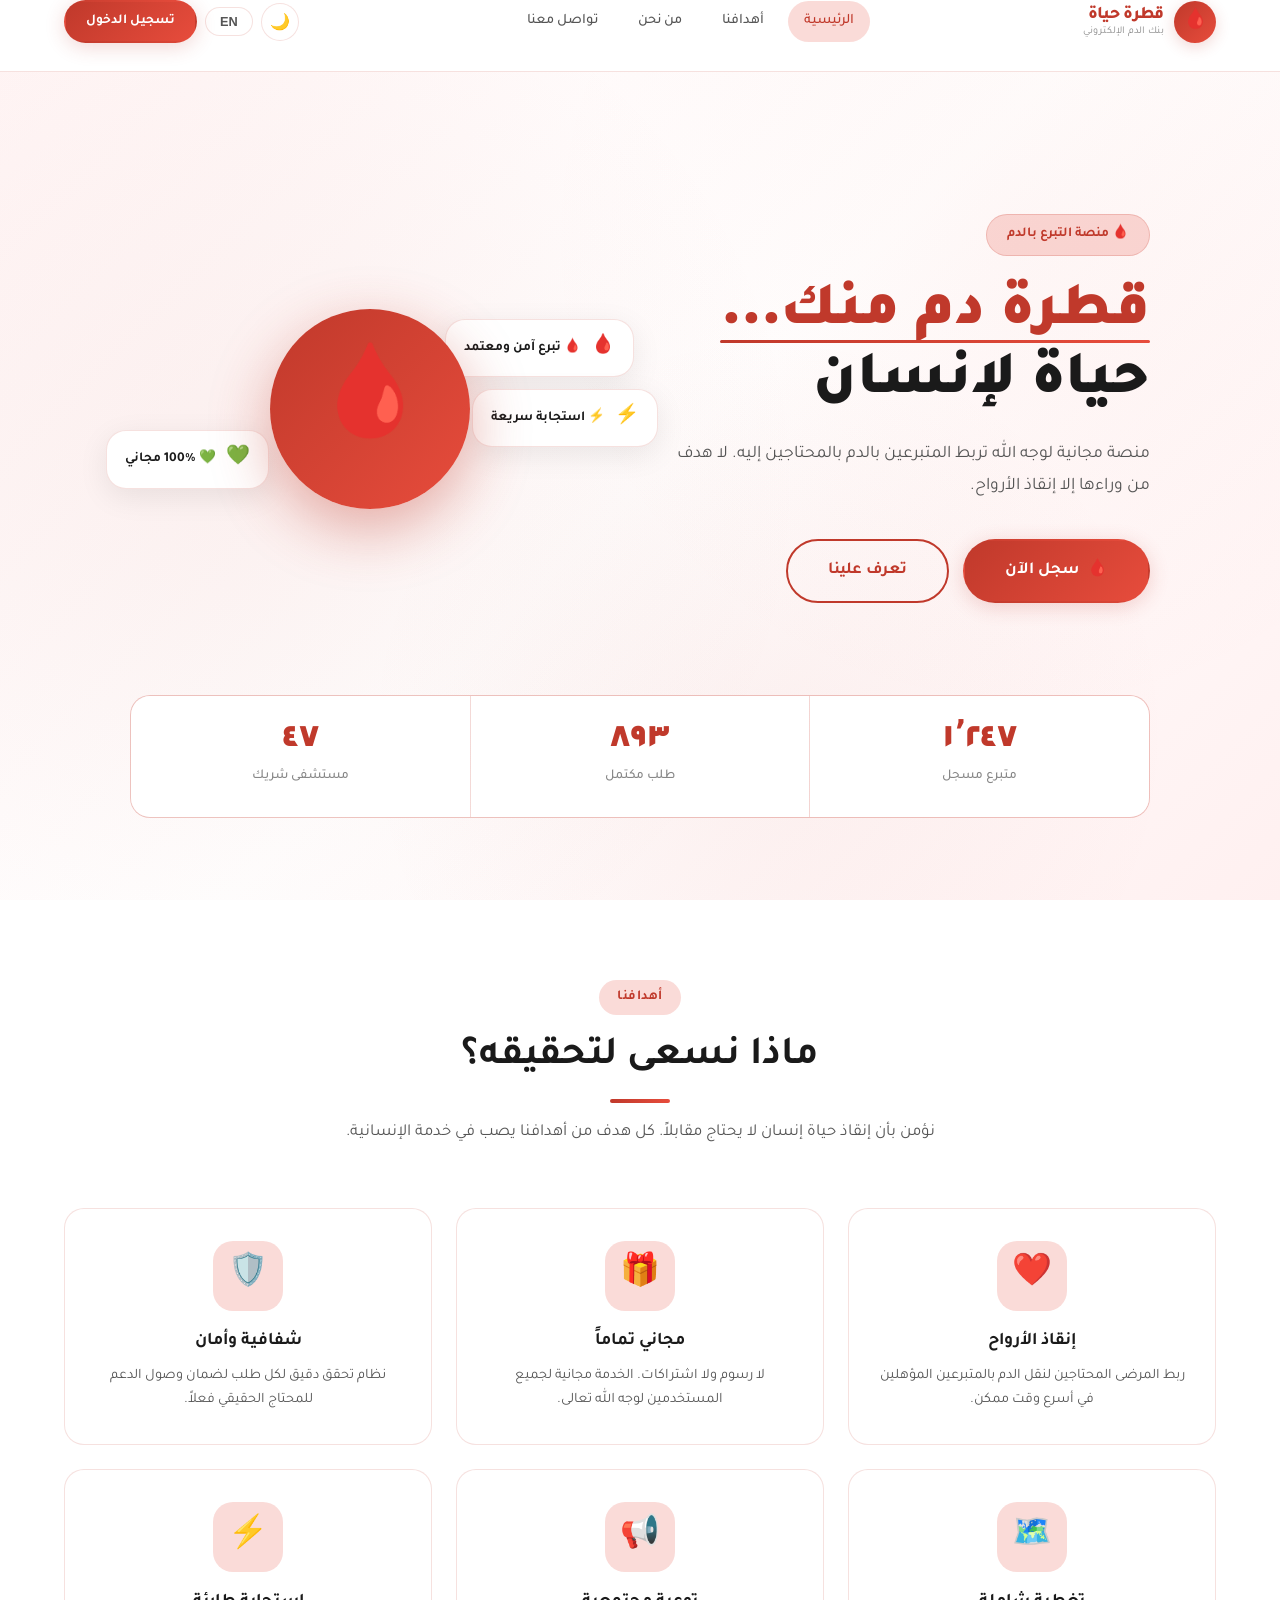
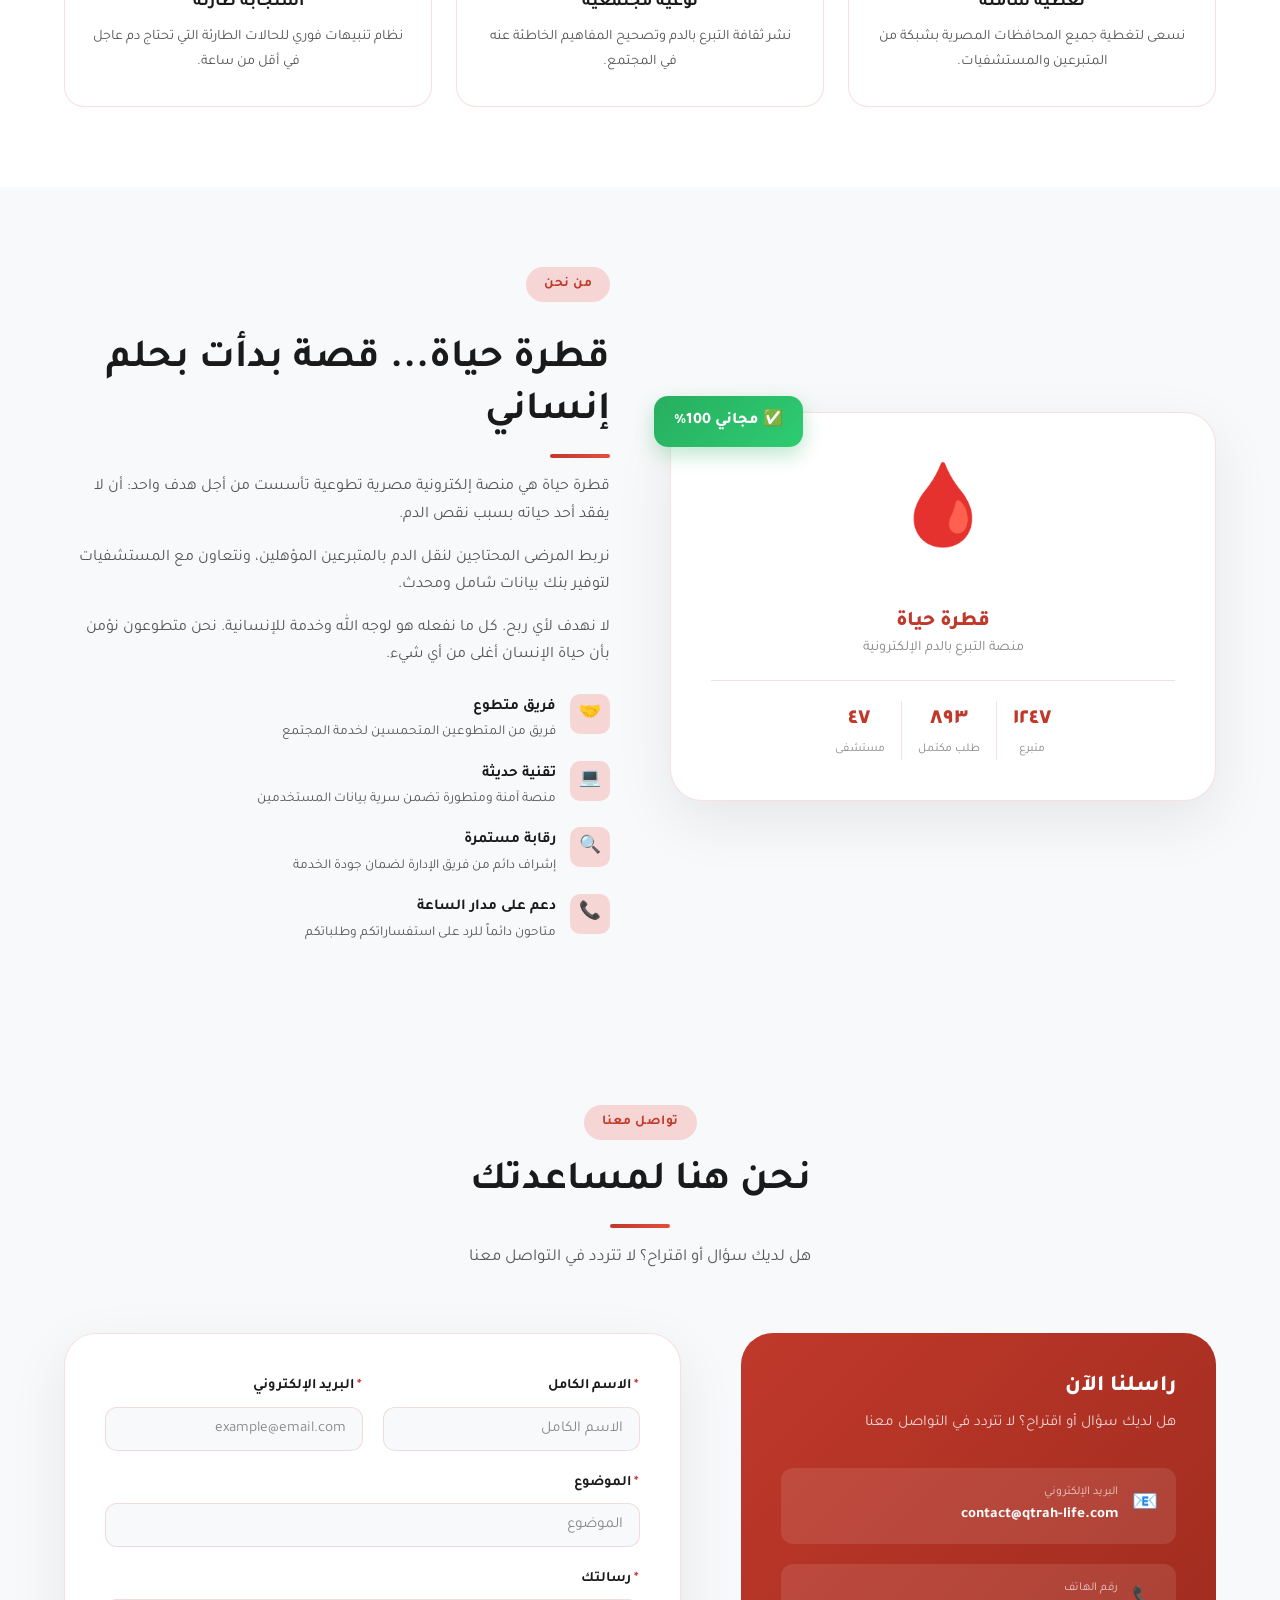
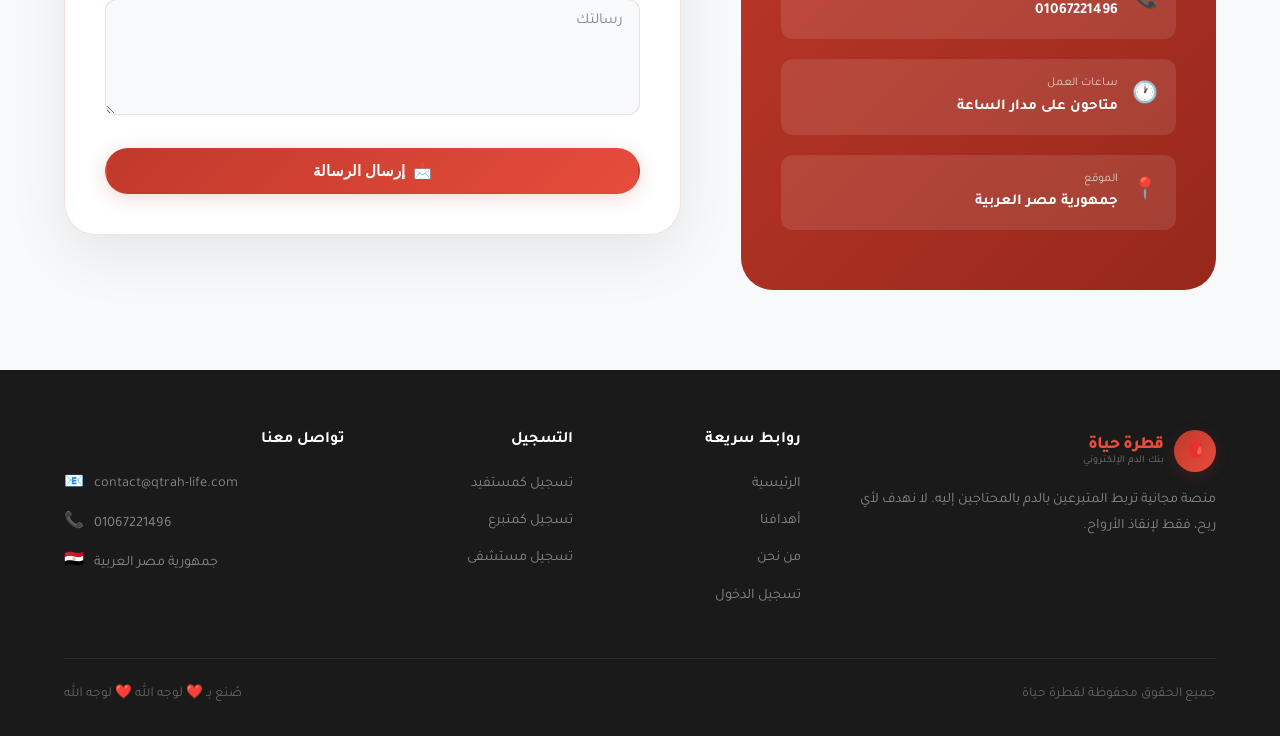
==== commit d41bd939: "index.html" ====
--- a/index.html
+++ b/index.html
@@ -12,7 +12,6 @@
 </head>
 <body>
 
-<!-- ===== HEADER ===== -->
 <header class="header" id="header">
   <div class="container">
     <div class="header-inner">
@@ -37,29 +36,29 @@
         <a href="login.html" class="btn btn-primary btn-sm btn-login-header ripple-btn" data-i18n="nav.login">تسجيل الدخول</a>
         <a href="dashboard-user.html" class="btn btn-outline btn-sm dash-link" style="display:none" data-i18n="nav.dashboard">لوحة التحكم</a>
         <button class="btn btn-outline btn-sm btn-logout" style="display:none" data-i18n="nav.logout">تسجيل الخروج</button>
+        
         <button class="hamburger" id="hamburger" aria-label="القائمة">
-          <span></span><span></span><span></span>
+          <span></span>
+          <span></span>
+          <span></span>
         </button>
       </div>
     </div>
   </div>
 </header>
 
-<!-- Mobile Nav -->
 <nav class="mobile-nav" id="mobile-nav">
-  <a href="#home" class="mobile-nav-link" data-i18n="nav.home" onclick="document.getElementById('mobile-nav').classList.remove('open')">🏠 الرئيسية</a>
-  <a href="#goals" class="mobile-nav-link" data-i18n="nav.goals" onclick="document.getElementById('mobile-nav').classList.remove('open')">🎯 أهدافنا</a>
-  <a href="#about" class="mobile-nav-link" data-i18n="nav.about" onclick="document.getElementById('mobile-nav').classList.remove('open')">👥 من نحن</a>
-  <a href="#contact" class="mobile-nav-link" data-i18n="nav.contact" onclick="document.getElementById('mobile-nav').classList.remove('open')">📞 تواصل معنا</a>
+  <a href="#home" class="mobile-nav-link" data-i18n="nav.home" onclick="App.toggleMenu(false)">🏠 الرئيسية</a>
+  <a href="#goals" class="mobile-nav-link" data-i18n="nav.goals" onclick="App.toggleMenu(false)">🎯 أهدافنا</a>
+  <a href="#about" class="mobile-nav-link" data-i18n="nav.about" onclick="App.toggleMenu(false)">👥 من نحن</a>
+  <a href="#contact" class="mobile-nav-link" data-i18n="nav.contact" onclick="App.toggleMenu(false)">📞 تواصل معنا</a>
   <div style="padding: 4px 0; border-top: 1px solid var(--border); margin-top: 8px;">
     <a href="login.html" class="btn btn-primary btn-full mt-8" style="justify-content:center;">🩸 تسجيل الدخول</a>
   </div>
 </nav>
 
-<!-- ===== PAGE CONTENT ===== -->
 <main class="page-content">
 
-  <!-- HERO -->
   <section class="hero" id="home">
     <div class="hero-bg-pattern"></div>
     <div class="blood-drops-bg">
@@ -116,7 +115,6 @@
         </div>
       </div>
 
-      <!-- Stats -->
       <div class="stats-bar reveal mt-32">
         <div class="stat-item">
           <div class="stat-number" data-target="1247">٠</div>
@@ -134,7 +132,6 @@
     </div>
   </section>
 
-  <!-- GOALS SECTION -->
   <section class="section" id="goals">
     <div class="container">
       <div class="section-header reveal">
@@ -186,7 +183,6 @@
     </div>
   </section>
 
-  <!-- ABOUT SECTION -->
   <section class="section" id="about" style="background: var(--bg-secondary);">
     <div class="container">
       <div class="about-grid">
@@ -213,7 +209,6 @@
             </div>
           </div>
 
-          <!-- Free badge — hidden on mobile via CSS -->
           <div class="about-free-badge" style="position: absolute; top: -16px; left: -16px; background: linear-gradient(135deg, #27AE60, #2ECC71); color: white; padding: 12px 20px; border-radius: 14px; font-weight: 800; box-shadow: 0 8px 20px rgba(39,174,96,0.3); white-space:nowrap;">
             ✅ مجاني 100%
           </div>
@@ -233,7 +228,7 @@
               <div class="about-point-icon">🤝</div>
               <div class="about-point-text">
                 <div class="title" data-i18n="about.point1.title">فريق متطوع</div>
-                <p class="desc" data-i18n="about.point1.desc">فريق من المتطوعين المتحمسين لخدمة المجتمع</p>
+                <p class="desc" data-i18n="about.point1.desc">فريق من المتبرعين المتحمسين لخدمة المجتمع</p>
               </div>
             </li>
             <li class="about-point">
@@ -263,7 +258,6 @@
     </div>
   </section>
 
-  <!-- CONTACT SECTION -->
   <section class="section contact-section" id="contact">
     <div class="container">
       <div class="section-header reveal">
@@ -278,11 +272,11 @@
           <h3 class="contact-info-title" data-i18n="contact.form.title">راسلنا الآن</h3>
           <p class="contact-info-desc" data-i18n="contact.desc">نحن هنا لمساعدتك في أي وقت</p>
 
-          <a href="/cdn-cgi/l/email-protection#a6c2d4c9d6c9c0cacfc0c3979594e6c1cbc7cfca88c5c9cb" class="contact-detail">
+          <a href="mailto:contact@qtrah-life.com" class="contact-detail">
             <span class="icon">📧</span>
             <div class="info">
               <span class="label" data-i18n="contact.email.label">البريد الإلكتروني</span>
-              <span class="value"><span class="__cf_email__" data-cfemail="d3b7a1bca3bcb5bfbab5b6e2e0e193b4beb2babffdb0bcbe">[email&#160;protected]</span></span>
+              <span class="value">contact@qtrah-life.com</span>
             </div>
           </a>
 
@@ -350,7 +344,6 @@
 
 </main>
 
-<!-- ===== FOOTER ===== -->
 <footer class="footer">
   <div class="container">
     <div class="footer-grid">
@@ -390,7 +383,7 @@
         <h4 class="footer-title" data-i18n="footer.contact">تواصل معنا</h4>
         <div class="footer-contact-item">
           <span class="icon">📧</span>
-          <span><a href="/cdn-cgi/l/email-protection" class="__cf_email__" data-cfemail="cbafb9a4bba4ada7a2adaefaf8f98baca6aaa2a7e5a8a4a6">[email&#160;protected]</a></span>
+          <span>contact@qtrah-life.com</span>
         </div>
         <div class="footer-contact-item">
           <span class="icon">📞</span>
@@ -410,17 +403,24 @@
   </div>
 </footer>
 
-<script data-cfasync="false" src="/cdn-cgi/scripts/5c5dd728/cloudflare-static/email-decode.min.js"></script><script src="app.js"></script>
+<script src="app.js"></script>
 <script src="sheets.js"></script>
 <script src="forms.js"></script>
 <script src="chat.js"></script>
 
 <script>
-  // Fix hero title for both languages
   document.addEventListener('DOMContentLoaded', () => {
     const heroTitle = document.querySelector('.hero-title');
     if (heroTitle) {
       const updateHeroTitle = () => {
         if (App.lang === 'en') {
           heroTitle.innerHTML = '<span class="highlight">One Drop From You...</span><br><span>A Life For Someone</span>';
-     +        }
+      };
+      updateHeroTitle();
+    }
+  });
+</script>
+
+</body>
+</html>
